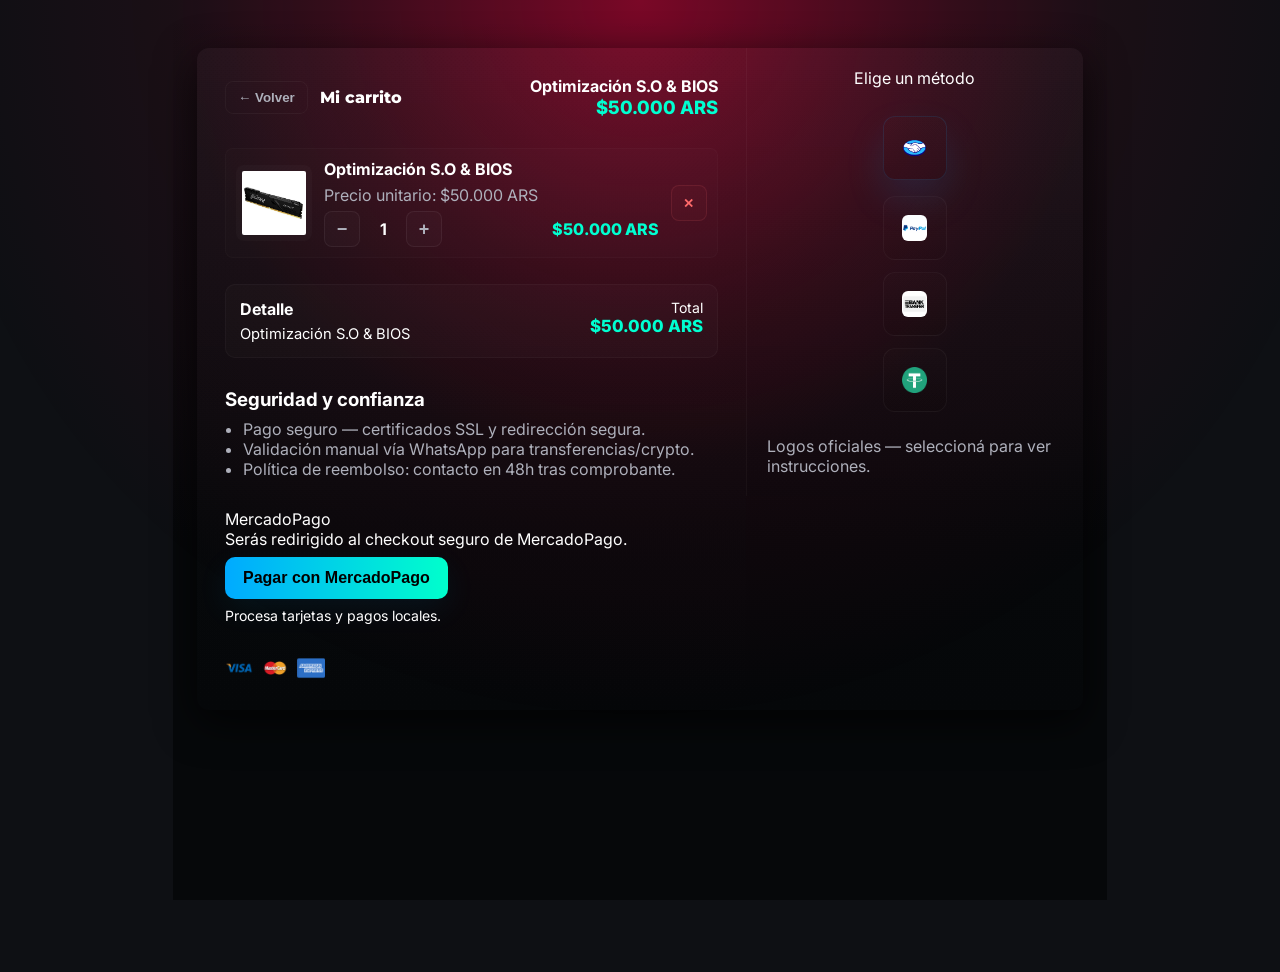
==== checkout.html @ 7ad2b28e "Add files via upload" ====
<!DOCTYPE html>
<html lang="es">
<head>
<meta charset="utf-8" />
<title>Checkout | SXZ Boost</title>
<meta name="viewport" content="width=device-width, initial-scale=1" />

<meta name="sxz-whatsapp" content="5491112345678">

<link href="https://fonts.googleapis.com/css2?family=Inter:wght@300;400;600&family=Montserrat:wght@700;800&display=swap" rel="stylesheet">

<style>

    body::before{
    content:'';
    position:fixed;
    left:0;
    right:0;
    top:0;
    height:90%;
    pointer-events:none;
    z-index:0;
    background: radial-gradient(circle at top, rgba(230, 0, 58, 0.503) 0%, rgba(230,0,58,0.18) 30%, rgba(230,0,58,0.06) 45%, transparent 70%);
}
/* (Tu CSS — no cambié visual, solo copié la versión compacta que ya tenías) */
:root{--bg:#0e1014;--muted:#aeb0bb;--accent-1:#00aaff;--accent-2:#00ffcc;--success:#00ffd1;--surface:rgba(255,255,255,0.02);--max-width:1000px}
html,body{height:100%;margin:0;padding:0;font-family:Inter,system-ui,-apple-system,"Segoe UI",Roboto,"Helvetica Neue",Arial;background:var(--bg);color:#fff;display:flex;justify-content:center;align-items:flex-start;padding:24px}
.checkout-card{position:relative;z-index:1;display:flex;gap:0;width:100%;max-width:var(--max-width);background:linear-gradient(180deg,rgba(255,255,255,0.02),rgba(0,0,0,0.06));border-radius:12px;overflow:hidden;box-shadow:0 12px 40px rgba(0,0,0,0.7)}
.checkout-left{flex:1 1 60%;padding:28px;display:flex;flex-direction:column;gap:18px;background:linear-gradient(180deg,rgba(255,255,255,0.01),rgba(0,0,0,0.04))}
.checkout-right{width:320px;min-width:220px;padding:20px;background:linear-gradient(180deg,rgba(255,255,255,0.01),rgba(0,0,0,0.02));border-left:1px solid rgba(255,255,255,0.03);display:flex;flex-direction:column;gap:12px;align-items:center;align-self:flex-start}
.summary-box{background:var(--surface);padding:14px;border-radius:10px;border:1px solid rgba(255,255,255,0.03);display:grid;grid-template-columns:1fr auto;gap:10px;align-items:start}
.summary-product{font-weight:700;font-size:1rem;color:#fff}
.summary-price{font-weight:800;font-size:1.15rem;color:var(--success)}
.action-row{display:flex;gap:12px;margin-top:8px;align-items:center}
.btn-pay{padding:12px 18px;border-radius:10px;border:none;background:linear-gradient(90deg,var(--accent-1),var(--accent-2));color:#000;font-weight:800;cursor:pointer;font-size:1rem;box-shadow:0 10px 30px rgba(0,170,255,0.08)}
.btn-pay[disabled]{opacity:.6;cursor:not-allowed}
.btn-pay.loading::after{content:'';display:inline-block;margin-left:8px;border:2px solid #fff;border-top:2px solid transparent;border-radius:50%;width:16px;height:16px;animation:spin .8s linear infinite}
@keyframes spin{100%{transform:rotate(360deg)}}
.btn-small{padding:8px 12px;border-radius:8px;background:transparent;border:1px solid rgba(255,255,255,0.04);color:var(--muted);cursor:pointer;font-weight:600}
.pay-icon{width:64px;height:64px;border-radius:50%;display:flex;align-items:center;justify-content:center;cursor:pointer;transition:transform .12s}
.pay-icon img{width:36px;height:auto;max-width:60%}

/* Estilos para los datos de transferencia/wallet */
.manual-details{font-size:.95rem;color:var(--muted);background:rgba(255,255,255,0.01);padding:10px;border-radius:8px;border:1px solid rgba(255,255,255,0.02)}
.copy-box { display: flex; justify-content: space-between; align-items: center; background: rgba(255,255,255,0.03); padding: 8px 12px; border-radius: 6px; margin-top: 5px; border: 1px solid rgba(255,255,255,0.05); }
.copy-text { font-family: monospace; color: var(--accent-2); font-size: 0.9rem; }
.btn-copy { background: none; border: 1px solid var(--accent-1); color: var(--accent-1); padding: 2px 8px; border-radius: 4px; cursor: pointer; font-size: 0.7rem; font-weight: 700; }
.btn-copy:hover { background: var(--accent-1); color: #000; }

.sxz-whatsapp-inline{display:inline-block;margin-left:8px;padding:8px 10px;border:2px solid #25D366;color:#25D366;border-radius:8px;font-weight:800;text-decoration:none}
@media(max-width:880px){.checkout-card{flex-direction:column}.checkout-right{width:100%;min-width:unset;order:2;padding:18px}.checkout-left{order:1;padding:18px}}
/* --- RESTAURAR STYLES: botones de cantidad, papelera, icon-btn --- */
.icon-btn {
    display:inline-flex;
    align-items:center;
    justify-content:center;
    width:36px;
    height:36px;
    border-radius:8px;
    border:1px solid rgba(255,255,255,0.06);
    background: rgba(255,255,255,0.02);
    color:var(--muted);
    cursor:pointer;
    font-weight:700;
    user-select:none;
}
.icon-btn:hover { transform:translateY(-2px); box-shadow:0 8px 20px rgba(0,0,0,0.6); }
.btn-dec, .btn-inc { width:36px; height:36px; font-size:18px; }
.btn-delete { width:36px; height:36px; color: #ff6b6b; border-color: rgba(255,107,107,0.12); background: rgba(255,107,107,0.03); }

/* cart-row layout for correct alignment */
.cart-row {
    display:flex;
    gap:12px;
    background: rgba(255,255,255,0.01);
    padding:10px;
    border-radius:8px;
    border:1px solid rgba(255,255,255,0.02);
}
.cart-thumb { width:64px; height:64px; border-radius:8px; object-fit:cover; background: rgba(255,255,255,0.02); padding:6px; }

/* ensure quantity number aligns */
.cart-row .qty-num { min-width:30px; text-align:center; font-weight:700; }

/* responsive tweaks */
@media(max-width:880px){
    .cart-thumb { width:48px; height:48px; }
    .icon-btn { width:32px; height:32px; }
}

/* --- Fondo principal y gradientes --- */
body {
    background: linear-gradient(180deg, rgba(14,16,20,1) 0%, rgba(6,8,10,1) 60%), url('/img/azul-bg-abstract.png') no-repeat center/cover;
    background-attachment: fixed;
}

/* --- Métodos de pago: estilo de iconos y labels --- */
.pay-icon {
    display:flex;
    align-items:center;
    gap:12px;
    padding:10px;
    border-radius:12px;
    border:1px solid rgba(255,255,255,0.04);
    background: linear-gradient(180deg, rgba(255,255,255,0.01), rgba(0,0,0,0.02));
    cursor:pointer;
    transition: transform .12s, box-shadow .12s, background .12s;
    text-align:left;
}
.pay-icon img { width:44px; height:auto; display:block; border-radius:6px; }
.pay-icon .method-label { font-weight:700; color:#fff; font-size:.95rem; }

/* Hover/active */
.pay-icon:hover { transform: translateY(-6px); box-shadow:0 18px 40px rgba(0,0,0,0.6); }
.pay-icon.active { box-shadow:0 18px 40px rgba(0,170,255,0.12); border-color:rgba(0,170,255,0.12); transform:translateY(-4px); }

/* Accepted cards row */
.accepted-row { display:flex; align-items:center; gap:12px; margin-top:12px; opacity:0.95; }
.accepted-text { color:var(--muted); font-size:.9rem; margin-right:6px; }
.accepted-icons .card-icon { height:28px; margin-right:8px; opacity:0.98; }

/* Restore cart-row & icon-btns (qty and trash) */
.icon-btn {
    display:inline-flex; align-items:center; justify-content:center;
    width:36px; height:36px; border-radius:8px;
    border:1px solid rgba(255,255,255,0.06);
    background: rgba(255,255,255,0.02); color:var(--muted);
    cursor:pointer; font-weight:700; transition:all .12s;
}
.icon-btn:hover { transform: translateY(-3px); box-shadow:0 12px 30px rgba(0,0,0,0.6); }
.btn-delete { color:#ff6b6b; border-color: rgba(255,107,107,0.12); background: rgba(255,107,107,0.03); }

/* cart row layout */
.cart-row { display:flex; gap:12px; align-items:center; background: rgba(255,255,255,0.01); padding:10px; border-radius:8px; border:1px solid rgba(255,255,255,0.02); }
.cart-thumb { width:64px; height:64px; border-radius:8px; object-fit:cover; background: rgba(255,255,255,0.02); padding:6px; }

/* small screens */
@media (max-width:880px) {
    .pay-icon img { width:36px; }
    .cart-thumb { width:48px; height:48px; }
}

</style>
</head>
<body>

<div class="checkout-card" role="region" aria-label="Checkout — métodos de pago">

    <div class="checkout-left">
    <div style="display:flex;justify-content:space-between;align-items:center;">
        <div style="display:flex;gap:12px;align-items:center;">
        <button id="backBtn" class="btn-small" aria-label="Volver">← Volver</button>
        <div style="font-weight:800;font-family:'Montserrat',sans-serif;">Mi carrito</div>
        </div>
        <div style="text-align:right">
        <div class="summary-product" id="productName">Optimización S.O & BIOS</div>
        <div class="summary-price" id="productPrice" data-value="50000">$50.000 ARS</div>
        </div>
    </div>

    <div id="summaryProducts" style="display:flex;flex-direction:column;gap:12px;margin-top:12px;"></div>

    <div class="summary-box" aria-live="polite" style="margin-top:8px;">
        <div>
        <div style="font-weight:700;color:#fff;">Detalle</div>
        <div class="muted" id="productDetail" style="font-size:.92rem;margin-top:6px;">Optimización de sistema y BIOS.</div>
        </div>
        <div style="min-width:120px;text-align:right;">
        <div class="muted" style="font-size:.88rem;">Total</div>
        <div id="productPriceSmall" style="font-weight:800;font-size:1.05rem;color:var(--success);">$50.000 ARS</div>
        </div>
    </div>

    <div style="margin-top:12px;">
        <h3 style="margin:0 0 8px 0;">Seguridad y confianza</h3>
        <ul style="padding-left:18px;color:var(--muted);margin:0;">
        <li>Pago seguro — certificados SSL y redirección segura.</li>
        <li>Validación manual vía WhatsApp para transferencias/crypto.</li>
        <li>Política de reembolso: contacto en 48h tras comprobante.</li>
        </ul>
    </div>

    <div class="method-panel" id="methodPanel" aria-live="polite" style="margin-top:12px;">
        <div class="method-name" id="methodTitle">MercadoPago</div>
        <div class="method-desc" id="methodDesc">Serás redirigido al checkout seguro de MercadoPago.</div>

        <div id="manualDetails" class="manual-details" style="display:none;margin-top:8px;">
            <div id="bankData" style="display:none;">
                <p style="margin:0 0 5px 0;">Alias de Mercado Pago:</p>
                <div class="copy-box">
                    <span id="aliasText" class="copy-text">SXZBOOST.MP</span>
                    <button class="btn-copy" onclick="copyValue('aliasText')">Copiar</button>
                </div>
            </div>
            <div id="cryptoData" style="display:none;">
                <p style="margin:0 0 5px 0;">Dirección USDT (BEP20):</p>
                <div class="copy-box">
                    <span id="walletText" class="copy-text">0x...tu_direccion_aqui</span>
                    <button class="btn-copy" onclick="copyValue('walletText')">Copiar</button>
                </div>
            </div>
        </div>

        <div class="action-row" style="margin-top:8px;">
        <button class="btn-pay" id="actionPay">Pagar</button>
        <a id="btnSendWhatsapp" class="btn-small sxz-whatsapp-inline" href="#" target="_blank" rel="noopener">Enviar comprobante</a>
        <div style="flex:1"></div>
        </div>

        <div class="muted" id="methodNote" style="font-size:.88rem;margin-top:8px;">
        Se aplican comisiones según el método. Si elegís transferencia o crypto, subí el comprobante por WhatsApp.
        </div>

        <div id="paypal-container"></div>

    </div>

    <div class="cards-accepted" style="margin-top:12px;display:flex;gap:8px;">
        <img src="img/visa.png" alt="Visa" style="height:28px">
        <img src="img/mastercard.png" alt="MasterCard" style="height:28px">
        <img src="img/amex.png" alt="American Express" style="height:28px">
    </div>
    </div>

    <aside class="checkout-right" style="width:320px;min-width:220px;padding:20px;">
    <div class="icons-title">Elige un método</div>
    <div class="icons-wrap" role="tablist" aria-orientation="vertical" style="margin-top:20px;display:flex;flex-direction:column;gap:12px;">
        <button class="pay-icon active" data-method="mp" aria-label="MercadoPago" title="MercadoPago" role="tab" aria-selected="true"><img src="assets/icons/mercadopago.png" alt="MercadoPago"></button>
        <button class="pay-icon" data-method="paypal" aria-label="PayPal" title="PayPal" role="tab" aria-selected="false"><img src="assets/icons/paypal.png" alt="PayPal"></button>
        <button class="pay-icon" data-method="bank" aria-label="Transferencia bancaria" title="Transferencia" role="tab" aria-selected="false"><img src="assets/icons/bank.png" alt="Bank"></button>
        <button class="pay-icon" data-method="crypto" aria-label="Criptomonedas" title="Crypto" role="tab" aria-selected="false"><img src="assets/icons/crypto.png" alt="Crypto"></button>
    </div>
    <div class="icons-note muted" style="margin-top:12px;color:var(--muted);">Logos oficiales — seleccioná para ver instrucciones.</div>
    </aside>

</div>

<div id="sxzTooltip" style="position:fixed;display:none;z-index:9999;background:#00ffd1;color:#000;padding:5px 10px;border-radius:4px;font-weight:bold;font-size:12px;" role="status" aria-hidden="true">Copiado!</div>

<script>
/* ===============================
    CONFIG GLOBAL
=============================== */
const WHATSAPP_META = document.querySelector('meta[name="sxz-whatsapp"]');
const WHATSAPP_NUMBER = (WHATSAPP_META && WHATSAPP_META.content) ? WHATSAPP_META.content : '5491112345678';
const WHATSAPP_BASE = `https://wa.me/${WHATSAPP_NUMBER}`;

/* ===============================
    ELEMENTOS UI
=============================== */
const icons = Array.from(document.querySelectorAll('.pay-icon'));
const methodTitle = document.getElementById('methodTitle');
const methodDesc = document.getElementById('methodDesc');
const methodNote = document.getElementById('methodNote');
const actionPay = document.getElementById('actionPay');
const btnSendWhatsapp = document.getElementById('btnSendWhatsapp');
const tooltip = document.getElementById('sxzTooltip');
const paypalContainer = document.getElementById('paypal-container');
const manualDetails = document.getElementById('manualDetails');
const summaryProducts = document.getElementById('summaryProducts');
const productNameEl = document.getElementById('productName');
const productPriceEl = document.getElementById('productPrice');
const productDetailEl = document.getElementById('productDetail');
const productPriceSmallEl = document.getElementById('productPriceSmall');
const backBtn = document.getElementById('backBtn');

let activeMethod = 'mp';
let cart = [];
let cartTotalValue = 0;
let paypalRendered = false;

/* ===============================
    PRODUCTS MAP
=============================== */
const PRODUCTS_MAP = {
    limpieza_fisica_sin_gpu: { title: "Limpieza física profunda (SIN GPU)", price: 50000 },
    optimizacion_so_bios: { title: "Optimización S.O & BIOS", price: 50000 },
    optimizacion_windows_gaming: { title: "Optimización Windows & Gaming (ONLINE)", price: 40000 },
    formateo_windows: { title: "Formateo e instalación de Windows", price: 5000 },
    limpieza_gpu: { title: "Limpieza de GPU", price: 5 },
    ensamble_pc: { title: "Ensamble de PC", price: 30000 },
    rtx_3060: { title: "Placa de Video RTX 3060", price: 350000 },
    ram_16gb: { title: "Memoria RAM 16GB", price: 45000 },
    ssd_1tb_nvme: { title: "SSD 1TB NVMe", price: 60000 }
};

/* ===============================
    MÉTODOS DE PAGO
=============================== */
const METHODS = {
    mp: { title:'MercadoPago', desc:'Serás redirigido al checkout seguro de MercadoPago.', note:'Procesa tarjetas y pagos locales.', actionText:'Pagar con MercadoPago' },
    paypal: { title:'PayPal', desc:'Pago internacional con tarjeta vía PayPal.', note:'Ideal para pagos internacionales.', actionText:'Pagar con PayPal' },
    bank: { title:'Transferencia bancaria', desc:'Copiá el alias y enviá comprobante por WhatsApp.', note:'Validación manual.', actionText:'Enviar comprobante' },
    crypto: { title:'Criptomonedas (USDT BEP20)', desc:'Envía USDT a la wallet indicada y enviá comprobante.', note:'Comisiones de red pueden aplicar.', actionText:'Enviar comprobante' }
};

/* ===============================
    HELPERS
=============================== */
function formatARS(n){ return '$' + Number(n).toLocaleString('es-AR') + ' ARS'; }

function showTooltipNear(target, text='¡Copiado!'){
    tooltip.textContent = text;
    tooltip.style.display = 'block';
    tooltip.setAttribute('aria-hidden','false');
    const r = target.getBoundingClientRect();
    tooltip.style.left = (Math.max(8, r.left + (r.width/2) - 40)) + 'px';
    tooltip.style.top = (window.scrollY + r.top - 36) + 'px';
    tooltip.classList.add('show');
    clearTimeout(tooltip._timer);
    tooltip._timer = setTimeout(()=>{ tooltip.classList.remove('show'); tooltip.setAttribute('aria-hidden','true'); tooltip.style.display='none'; }, 1400);
}

// Función para copiar valores (Alias/Wallet)
function copyValue(elementId) {
    const text = document.getElementById(elementId).innerText;
    navigator.clipboard.writeText(text).then(() => {
        showTooltipNear(document.getElementById(elementId).parentElement);
    });
}

/* ===============================
    LOCAL STORAGE CART
=============================== */
const LOCAL_CART_KEY = 'sxz_cart';
function saveCartToLocal(){ try { localStorage.setItem(LOCAL_CART_KEY, JSON.stringify(cart)); } catch(e){ console.warn('No se pudo guardar carrito en localStorage', e); } }
function loadCartFromLocal(){ try { const raw = localStorage.getItem(LOCAL_CART_KEY); if(!raw) return null; return JSON.parse(raw); } catch(e){ return null; } }

/* ===============================
    GET CART FROM URL
=============================== */
function getCartFromURL(){
    try {
        const params = new URLSearchParams(window.location.search);
        const raw = params.get('cart');
        if(!raw) return [];
        let decoded = raw;
        try { decoded = decodeURIComponent(raw); } catch(e){}
        const parsed = JSON.parse(decoded);
        return parsed.map(it => {
            const idKey = it.id && PRODUCTS_MAP[it.id] ? it.id : null; 
            return {
                id: idKey || null,
                name: idKey ? PRODUCTS_MAP[idKey].title : (it.name || 'Producto'),
                price: idKey ? PRODUCTS_MAP[idKey].price : Number(it.price || 0),
                qty: Number(it.qty || 1),
                img: it.img || '',
                detail: it.detail || ''
            };
        }).filter(it=>it.id);
    } catch(e){
        console.error('Error parsing cart from URL:', e);
        return [];
    }
}

/* ===============================
    RENDER CART
=============================== */
function renderCartSummary(){
    summaryProducts.innerHTML = '';
    cartTotalValue = 0;
    if(!Array.isArray(cart) || cart.length===0){
        const fallbackName = productNameEl.textContent || 'Producto';
        const fallbackPrice = Number(productPriceEl.dataset.value || productPriceEl.textContent.replace(/\D/g,'') || 0);
        cart = [{ name: fallbackName, price: fallbackPrice, img: '', qty: 1, id: null }];
    }
    cart.forEach((item, idx)=>{
        if(!item.qty || item.qty < 1) item.qty = 1;
        const unit = Number(item.price || (PRODUCTS_MAP[item.id] ? PRODUCTS_MAP[item.id].price : 0)) || 0;
        const subtotal = unit * item.qty;
        cartTotalValue += subtotal;

        const row = document.createElement('div');
        row.className = 'cart-row';
        row.dataset.index = idx;
        row.innerHTML = `
            <img src="${item.img || 'img/ram.png'}" alt="${item.name}" class="cart-thumb" />
            <div style="flex:1;display:flex;flex-direction:column;gap:6px;">
                <div style="font-weight:700;color:#fff;">${item.name}</div>
                <div style="color:var(--muted);">Precio unitario: ${formatARS(unit)}</div>
                <div style="display:flex;align-items:center;justify-content:space-between;">
                    <div style="display:inline-flex;gap:8px;align-items:center">
                        <button class="icon-btn btn-dec" title="Disminuir cantidad">−</button>
                        <div class="qty-num">${item.qty}</div>
                        <button class="icon-btn btn-inc" title="Aumentar cantidad">+</button>
                    </div>
                    <div style="font-weight:800;color:var(--success)">${formatARS(subtotal)}</div>
                </div>
            </div>
            <div style="display:flex;flex-direction:column;gap:8px;">
                <button class="icon-btn btn-delete" title="Eliminar producto" aria-label="Eliminar producto">✕</button>
            </div>
        `;
        summaryProducts.appendChild(row);
    });

    productNameEl.textContent = cart.length === 1 ? cart[0].name : 'Varios productos';
    productDetailEl.textContent = cart.length === 1 ? (cart[0].detail || cart[0].name) : cart.map(i=>i.name).join(' · ');
    productPriceEl.textContent = formatARS(cartTotalValue);
    productPriceEl.dataset.value = cartTotalValue;
    productPriceSmallEl.textContent = formatARS(cartTotalValue);
    attachRowListeners();
    saveCartToLocal();
    // Actualizar link de WhatsApp si el método manual está activo
    if(activeMethod === 'bank' || activeMethod === 'crypto') updateMethodUI(activeMethod);
}

function attachRowListeners(){
    summaryProducts.querySelectorAll('.btn-dec').forEach(btn=>{
        btn.onclick = ()=>{
            const idx = Number(btn.closest('.cart-row').dataset.index);
            if(cart[idx].qty>1) cart[idx].qty--;
            renderCartSummary();
        };
    });
    summaryProducts.querySelectorAll('.btn-inc').forEach(btn=>{
        btn.onclick = ()=>{
            const idx = Number(btn.closest('.cart-row').dataset.index);
            cart[idx].qty++;
            renderCartSummary();
        };
    });
    summaryProducts.querySelectorAll('.btn-delete').forEach(btn=>{
        btn.onclick = ()=>{
            const idx = Number(btn.closest('.cart-row').dataset.index);
            cart.splice(idx,1);
            renderCartSummary();
        };
    });
}

/* ===============================
    MÉTODOS DE PAGO UI
=============================== */
function updateMethodUI(method){
    activeMethod = method;
    icons.forEach(btn=>btn.classList.toggle('active', btn.dataset.method===method));
    const cfg = METHODS[method] || METHODS.mp;
    methodTitle.textContent = cfg.title;
    methodDesc.textContent = cfg.desc;
    methodNote.textContent = cfg.note;
    actionPay.textContent = cfg.actionText || actionPay.textContent;

    paypalContainer.style.display = 'none';
    manualDetails.style.display = 'none';
    document.getElementById('bankData').style.display = 'none';
    document.getElementById('cryptoData').style.display = 'none';
    actionPay.style.display = 'inline-block';
    btnSendWhatsapp.style.display = 'none';

    if(method==='paypal'){
        actionPay.style.display='none';
        paypalContainer.style.display='block';
        loadPaypalSdkAndRender();
    } else if(method==='bank' || method==='crypto'){
        actionPay.style.display='none';
        manualDetails.style.display='block';
        btnSendWhatsapp.style.display='inline-block';
        
        if(method==='bank') document.getElementById('bankData').style.display = 'block';
        else document.getElementById('cryptoData').style.display = 'block';

        if(btnSendWhatsapp){
            const totalDisplay = formatARS(cartTotalValue);
            let text = `Hola, te envío el comprobante de pago por ${method==='bank'?'Transferencia':'Crypto'}. Monto: ${totalDisplay}.`;
            btnSendWhatsapp.href = `${WHATSAPP_BASE}?text=${encodeURIComponent(text)}`;
        }
    }
}

icons.forEach(btn=>{ 
    btn.addEventListener('click', ()=>updateMethodUI(btn.dataset.method));
    btn.addEventListener('keydown', e=>{ if(e.key==='Enter'||e.key===' '){ e.preventDefault(); btn.click(); }});
});

/* ===============================
    PAYPAL INTEGRATION
=============================== */
async function loadPaypalSdkAndRender() {
    if (paypalRendered) return;
    try {
        const res = await fetch('/create-preference', { method: 'GET', credentials: 'same-origin' });
        const cfg = await res.json();
        
        if (!cfg.clientId) {
            console.error('Error: PAYPAL_CLIENT_ID no definido en las variables de entorno.');
            return;
        }

        // Si el script ya existe por algún motivo, solo renderizamos
        if (window.paypal) {
            renderPaypalButton();
            return;
        }

        // Creamos el script dinámicamente
        const s = document.createElement('script');
        // IMPORTANTE: Asegúrate de que la currency coincida con lo que espera PayPal (USD es lo estándar)
        s.src = `https://www.paypal.com/sdk/js?client-id=${cfg.clientId}&currency=USD`; 
        s.async = true;
        s.onload = () => {
            console.log("SDK de PayPal cargado correctamente");
            renderPaypalButton();
        };
        s.onerror = () => console.error("Error al cargar el SDK de PayPal. Revisa tu Client ID.");
        document.head.appendChild(s);
        
    } catch (e) {
        console.error('Error en la comunicación con el backend para PayPal', e);
    }
}

function renderPaypalButton(){
    if(paypalRendered || !paypalContainer || typeof paypal==='undefined') return;
    paypalRendered=true;
    const USD_RATE = 1100;
    paypal.Buttons({
        style:{ layout:'vertical', color:'gold', shape:'rect', label:'paypal', tagline:false },
        createOrder: (data, actions)=>{
            const totalUSDValue = (cartTotalValue / USD_RATE).toFixed(2);
            return actions.order.create({ purchase_units:[{ amount:{ value: totalUSDValue, currency_code:'USD' }, description: cart.map(i=>i.name).join(', ') }] });
        },
        onApprove: (data, actions)=>actions.order.capture().then(details=>{
            alert(`¡Pago completado! Comprador: ${details.payer.name.given_name}`);
            window.location.href='success.html';
        }),
        onError: err=>{ console.error('Error PayPal:', err); alert('Hubo un error al procesar PayPal.'); },
        onCancel: ()=>alert('Pago cancelado por el usuario.')
    }).render('#paypal-container');
}

/* ===============================
    MERCADOPAGO
=============================== */
async function pagarConMercadoPago(){
    try {
        const mpItems = cart
            .filter(i=>i.id && PRODUCTS_MAP[i.id])
            .map(i=>({ id:i.id, qty:i.qty || 1 }));

        if(mpItems.length===0){
            alert('Error: carrito vacío o inválido.');
            return;
        }

        const res = await fetch('/create-preference', {
            method:'POST',
            headers:{ 'Content-Type':'application/json' },
            body: JSON.stringify({ items: mpItems })
        });

        if(!res.ok){
            alert('Error iniciando MercadoPago.');
            return;
        }

        const data = await res.json();
        if(data.init_point) window.location.href = data.init_point;
        else alert('MercadoPago no devolvió init_point.');
    } catch(e){
        console.error('Error MercadoPago:', e);
        alert('Error conectando con MercadoPago.');
    }
}

/* ===============================
    ACTION PAY BUTTON
=============================== */
actionPay.addEventListener('click', async ev=>{
    ev.preventDefault();
    actionPay.classList.add('loading');
    actionPay.disabled=true;
    try {
        if(activeMethod==='mp') await pagarConMercadoPago();
        else if(activeMethod==='paypal'){ if(window.paypal && !paypalRendered) renderPaypalButton(); else paypalContainer.scrollIntoView({behavior:'smooth'}); }
        else if(activeMethod==='bank'||activeMethod==='crypto') showTooltipNear(actionPay,'Usá Enviar comprobante');
    } catch(e){ console.error('Error en pago:', e); alert('Error iniciando el pago'); }
    finally{ actionPay.classList.remove('loading'); actionPay.disabled=false; }
});

/* ===============================
    BACK BUTTON
=============================== */
backBtn.addEventListener('click', ()=>{ saveCartToLocal(); window.location.href='index.html'; });

/* ===============================
    INIT
=============================== */
(function init(){
    const urlCart = getCartFromURL();
    if(Array.isArray(urlCart)&&urlCart.length>0){ cart=urlCart; saveCartToLocal(); }
    else { const stored = loadCartFromLocal(); cart=(stored&&stored.length>0)?stored:[]; }
    renderCartSummary();
    updateMethodUI('mp');
})();

</script>
</body>
</html>
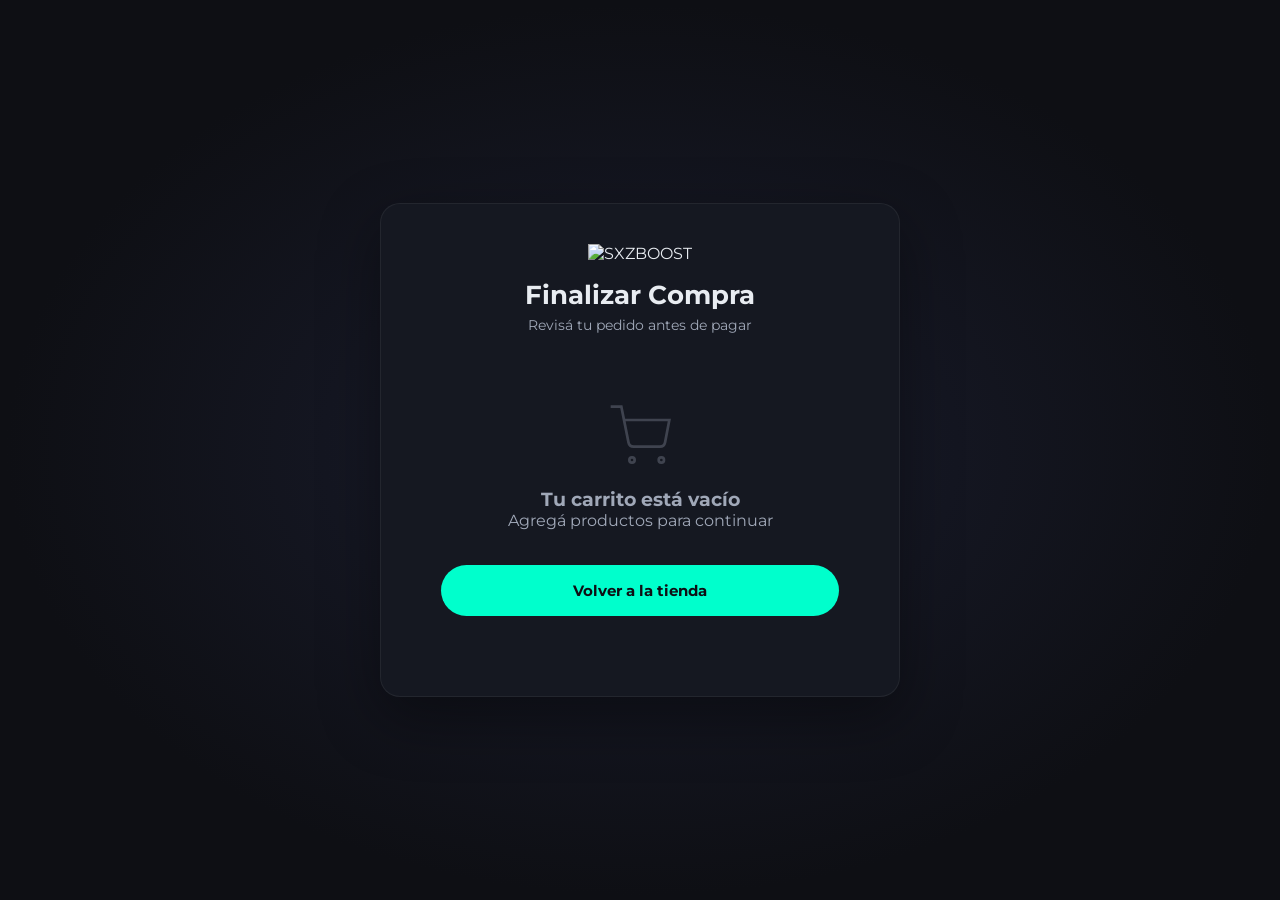
==== commit e897b61d: "Add files via upload" ====
--- a/checkout.html
+++ b/checkout.html
@@ -1,600 +1,367 @@
-<!DOCTYPE html>
-<html lang="es">
-<head>
-<meta charset="utf-8" />
-<title>Checkout | SXZ Boost</title>
-<meta name="viewport" content="width=device-width, initial-scale=1" />
-
-<meta name="sxz-whatsapp" content="5491112345678">
-
-<link href="https://fonts.googleapis.com/css2?family=Inter:wght@300;400;600&family=Montserrat:wght@700;800&display=swap" rel="stylesheet">
-
-<style>
-
-    body::before{
-    content:'';
-    position:fixed;
-    left:0;
-    right:0;
-    top:0;
-    height:90%;
-    pointer-events:none;
-    z-index:0;
-    background: radial-gradient(circle at top, rgba(230, 0, 58, 0.503) 0%, rgba(230,0,58,0.18) 30%, rgba(230,0,58,0.06) 45%, transparent 70%);
-}
-/* (Tu CSS — no cambié visual, solo copié la versión compacta que ya tenías) */
-:root{--bg:#0e1014;--muted:#aeb0bb;--accent-1:#00aaff;--accent-2:#00ffcc;--success:#00ffd1;--surface:rgba(255,255,255,0.02);--max-width:1000px}
-html,body{height:100%;margin:0;padding:0;font-family:Inter,system-ui,-apple-system,"Segoe UI",Roboto,"Helvetica Neue",Arial;background:var(--bg);color:#fff;display:flex;justify-content:center;align-items:flex-start;padding:24px}
-.checkout-card{position:relative;z-index:1;display:flex;gap:0;width:100%;max-width:var(--max-width);background:linear-gradient(180deg,rgba(255,255,255,0.02),rgba(0,0,0,0.06));border-radius:12px;overflow:hidden;box-shadow:0 12px 40px rgba(0,0,0,0.7)}
-.checkout-left{flex:1 1 60%;padding:28px;display:flex;flex-direction:column;gap:18px;background:linear-gradient(180deg,rgba(255,255,255,0.01),rgba(0,0,0,0.04))}
-.checkout-right{width:320px;min-width:220px;padding:20px;background:linear-gradient(180deg,rgba(255,255,255,0.01),rgba(0,0,0,0.02));border-left:1px solid rgba(255,255,255,0.03);display:flex;flex-direction:column;gap:12px;align-items:center;align-self:flex-start}
-.summary-box{background:var(--surface);padding:14px;border-radius:10px;border:1px solid rgba(255,255,255,0.03);display:grid;grid-template-columns:1fr auto;gap:10px;align-items:start}
-.summary-product{font-weight:700;font-size:1rem;color:#fff}
-.summary-price{font-weight:800;font-size:1.15rem;color:var(--success)}
-.action-row{display:flex;gap:12px;margin-top:8px;align-items:center}
-.btn-pay{padding:12px 18px;border-radius:10px;border:none;background:linear-gradient(90deg,var(--accent-1),var(--accent-2));color:#000;font-weight:800;cursor:pointer;font-size:1rem;box-shadow:0 10px 30px rgba(0,170,255,0.08)}
-.btn-pay[disabled]{opacity:.6;cursor:not-allowed}
-.btn-pay.loading::after{content:'';display:inline-block;margin-left:8px;border:2px solid #fff;border-top:2px solid transparent;border-radius:50%;width:16px;height:16px;animation:spin .8s linear infinite}
-@keyframes spin{100%{transform:rotate(360deg)}}
-.btn-small{padding:8px 12px;border-radius:8px;background:transparent;border:1px solid rgba(255,255,255,0.04);color:var(--muted);cursor:pointer;font-weight:600}
-.pay-icon{width:64px;height:64px;border-radius:50%;display:flex;align-items:center;justify-content:center;cursor:pointer;transition:transform .12s}
-.pay-icon img{width:36px;height:auto;max-width:60%}
-
-/* Estilos para los datos de transferencia/wallet */
-.manual-details{font-size:.95rem;color:var(--muted);background:rgba(255,255,255,0.01);padding:10px;border-radius:8px;border:1px solid rgba(255,255,255,0.02)}
-.copy-box { display: flex; justify-content: space-between; align-items: center; background: rgba(255,255,255,0.03); padding: 8px 12px; border-radius: 6px; margin-top: 5px; border: 1px solid rgba(255,255,255,0.05); }
-.copy-text { font-family: monospace; color: var(--accent-2); font-size: 0.9rem; }
-.btn-copy { background: none; border: 1px solid var(--accent-1); color: var(--accent-1); padding: 2px 8px; border-radius: 4px; cursor: pointer; font-size: 0.7rem; font-weight: 700; }
-.btn-copy:hover { background: var(--accent-1); color: #000; }
-
-.sxz-whatsapp-inline{display:inline-block;margin-left:8px;padding:8px 10px;border:2px solid #25D366;color:#25D366;border-radius:8px;font-weight:800;text-decoration:none}
-@media(max-width:880px){.checkout-card{flex-direction:column}.checkout-right{width:100%;min-width:unset;order:2;padding:18px}.checkout-left{order:1;padding:18px}}
-/* --- RESTAURAR STYLES: botones de cantidad, papelera, icon-btn --- */
-.icon-btn {
-    display:inline-flex;
-    align-items:center;
-    justify-content:center;
-    width:36px;
-    height:36px;
-    border-radius:8px;
-    border:1px solid rgba(255,255,255,0.06);
-    background: rgba(255,255,255,0.02);
-    color:var(--muted);
-    cursor:pointer;
-    font-weight:700;
-    user-select:none;
-}
-.icon-btn:hover { transform:translateY(-2px); box-shadow:0 8px 20px rgba(0,0,0,0.6); }
-.btn-dec, .btn-inc { width:36px; height:36px; font-size:18px; }
-.btn-delete { width:36px; height:36px; color: #ff6b6b; border-color: rgba(255,107,107,0.12); background: rgba(255,107,107,0.03); }
-
-/* cart-row layout for correct alignment */
-.cart-row {
-    display:flex;
-    gap:12px;
-    background: rgba(255,255,255,0.01);
-    padding:10px;
-    border-radius:8px;
-    border:1px solid rgba(255,255,255,0.02);
-}
-.cart-thumb { width:64px; height:64px; border-radius:8px; object-fit:cover; background: rgba(255,255,255,0.02); padding:6px; }
-
-/* ensure quantity number aligns */
-.cart-row .qty-num { min-width:30px; text-align:center; font-weight:700; }
-
-/* responsive tweaks */
-@media(max-width:880px){
-    .cart-thumb { width:48px; height:48px; }
-    .icon-btn { width:32px; height:32px; }
-}
-
-/* --- Fondo principal y gradientes --- */
-body {
-    background: linear-gradient(180deg, rgba(14,16,20,1) 0%, rgba(6,8,10,1) 60%), url('/img/azul-bg-abstract.png') no-repeat center/cover;
-    background-attachment: fixed;
-}
-
-/* --- Métodos de pago: estilo de iconos y labels --- */
-.pay-icon {
-    display:flex;
-    align-items:center;
-    gap:12px;
-    padding:10px;
-    border-radius:12px;
-    border:1px solid rgba(255,255,255,0.04);
-    background: linear-gradient(180deg, rgba(255,255,255,0.01), rgba(0,0,0,0.02));
-    cursor:pointer;
-    transition: transform .12s, box-shadow .12s, background .12s;
-    text-align:left;
-}
-.pay-icon img { width:44px; height:auto; display:block; border-radius:6px; }
-.pay-icon .method-label { font-weight:700; color:#fff; font-size:.95rem; }
-
-/* Hover/active */
-.pay-icon:hover { transform: translateY(-6px); box-shadow:0 18px 40px rgba(0,0,0,0.6); }
-.pay-icon.active { box-shadow:0 18px 40px rgba(0,170,255,0.12); border-color:rgba(0,170,255,0.12); transform:translateY(-4px); }
-
-/* Accepted cards row */
-.accepted-row { display:flex; align-items:center; gap:12px; margin-top:12px; opacity:0.95; }
-.accepted-text { color:var(--muted); font-size:.9rem; margin-right:6px; }
-.accepted-icons .card-icon { height:28px; margin-right:8px; opacity:0.98; }
-
-/* Restore cart-row & icon-btns (qty and trash) */
-.icon-btn {
-    display:inline-flex; align-items:center; justify-content:center;
-    width:36px; height:36px; border-radius:8px;
-    border:1px solid rgba(255,255,255,0.06);
-    background: rgba(255,255,255,0.02); color:var(--muted);
-    cursor:pointer; font-weight:700; transition:all .12s;
-}
-.icon-btn:hover { transform: translateY(-3px); box-shadow:0 12px 30px rgba(0,0,0,0.6); }
-.btn-delete { color:#ff6b6b; border-color: rgba(255,107,107,0.12); background: rgba(255,107,107,0.03); }
-
-/* cart row layout */
-.cart-row { display:flex; gap:12px; align-items:center; background: rgba(255,255,255,0.01); padding:10px; border-radius:8px; border:1px solid rgba(255,255,255,0.02); }
-.cart-thumb { width:64px; height:64px; border-radius:8px; object-fit:cover; background: rgba(255,255,255,0.02); padding:6px; }
-
-/* small screens */
-@media (max-width:880px) {
-    .pay-icon img { width:36px; }
-    .cart-thumb { width:48px; height:48px; }
-}
-
-</style>
-</head>
-<body>
-
-<div class="checkout-card" role="region" aria-label="Checkout — métodos de pago">
-
-    <div class="checkout-left">
-    <div style="display:flex;justify-content:space-between;align-items:center;">
-        <div style="display:flex;gap:12px;align-items:center;">
-        <button id="backBtn" class="btn-small" aria-label="Volver">← Volver</button>
-        <div style="font-weight:800;font-family:'Montserrat',sans-serif;">Mi carrito</div>
-        </div>
-        <div style="text-align:right">
-        <div class="summary-product" id="productName">Optimización S.O & BIOS</div>
-        <div class="summary-price" id="productPrice" data-value="50000">$50.000 ARS</div>
-        </div>
-    </div>
-
-    <div id="summaryProducts" style="display:flex;flex-direction:column;gap:12px;margin-top:12px;"></div>
-
-    <div class="summary-box" aria-live="polite" style="margin-top:8px;">
-        <div>
-        <div style="font-weight:700;color:#fff;">Detalle</div>
-        <div class="muted" id="productDetail" style="font-size:.92rem;margin-top:6px;">Optimización de sistema y BIOS.</div>
-        </div>
-        <div style="min-width:120px;text-align:right;">
-        <div class="muted" style="font-size:.88rem;">Total</div>
-        <div id="productPriceSmall" style="font-weight:800;font-size:1.05rem;color:var(--success);">$50.000 ARS</div>
-        </div>
-    </div>
-
-    <div style="margin-top:12px;">
-        <h3 style="margin:0 0 8px 0;">Seguridad y confianza</h3>
-        <ul style="padding-left:18px;color:var(--muted);margin:0;">
-        <li>Pago seguro — certificados SSL y redirección segura.</li>
-        <li>Validación manual vía WhatsApp para transferencias/crypto.</li>
-        <li>Política de reembolso: contacto en 48h tras comprobante.</li>
-        </ul>
-    </div>
-
-    <div class="method-panel" id="methodPanel" aria-live="polite" style="margin-top:12px;">
-        <div class="method-name" id="methodTitle">MercadoPago</div>
-        <div class="method-desc" id="methodDesc">Serás redirigido al checkout seguro de MercadoPago.</div>
-
-        <div id="manualDetails" class="manual-details" style="display:none;margin-top:8px;">
-            <div id="bankData" style="display:none;">
-                <p style="margin:0 0 5px 0;">Alias de Mercado Pago:</p>
-                <div class="copy-box">
-                    <span id="aliasText" class="copy-text">SXZBOOST.MP</span>
-                    <button class="btn-copy" onclick="copyValue('aliasText')">Copiar</button>
-                </div>
-            </div>
-            <div id="cryptoData" style="display:none;">
-                <p style="margin:0 0 5px 0;">Dirección USDT (BEP20):</p>
-                <div class="copy-box">
-                    <span id="walletText" class="copy-text">0x...tu_direccion_aqui</span>
-                    <button class="btn-copy" onclick="copyValue('walletText')">Copiar</button>
-                </div>
-            </div>
-        </div>
-
-        <div class="action-row" style="margin-top:8px;">
-        <button class="btn-pay" id="actionPay">Pagar</button>
-        <a id="btnSendWhatsapp" class="btn-small sxz-whatsapp-inline" href="#" target="_blank" rel="noopener">Enviar comprobante</a>
-        <div style="flex:1"></div>
-        </div>
-
-        <div class="muted" id="methodNote" style="font-size:.88rem;margin-top:8px;">
-        Se aplican comisiones según el método. Si elegís transferencia o crypto, subí el comprobante por WhatsApp.
-        </div>
-
-        <div id="paypal-container"></div>
-
-    </div>
-
-    <div class="cards-accepted" style="margin-top:12px;display:flex;gap:8px;">
-        <img src="img/visa.png" alt="Visa" style="height:28px">
-        <img src="img/mastercard.png" alt="MasterCard" style="height:28px">
-        <img src="img/amex.png" alt="American Express" style="height:28px">
-    </div>
-    </div>
-
-    <aside class="checkout-right" style="width:320px;min-width:220px;padding:20px;">
-    <div class="icons-title">Elige un método</div>
-    <div class="icons-wrap" role="tablist" aria-orientation="vertical" style="margin-top:20px;display:flex;flex-direction:column;gap:12px;">
-        <button class="pay-icon active" data-method="mp" aria-label="MercadoPago" title="MercadoPago" role="tab" aria-selected="true"><img src="assets/icons/mercadopago.png" alt="MercadoPago"></button>
-        <button class="pay-icon" data-method="paypal" aria-label="PayPal" title="PayPal" role="tab" aria-selected="false"><img src="assets/icons/paypal.png" alt="PayPal"></button>
-        <button class="pay-icon" data-method="bank" aria-label="Transferencia bancaria" title="Transferencia" role="tab" aria-selected="false"><img src="assets/icons/bank.png" alt="Bank"></button>
-        <button class="pay-icon" data-method="crypto" aria-label="Criptomonedas" title="Crypto" role="tab" aria-selected="false"><img src="assets/icons/crypto.png" alt="Crypto"></button>
-    </div>
-    <div class="icons-note muted" style="margin-top:12px;color:var(--muted);">Logos oficiales — seleccioná para ver instrucciones.</div>
-    </aside>
-
-</div>
-
-<div id="sxzTooltip" style="position:fixed;display:none;z-index:9999;background:#00ffd1;color:#000;padding:5px 10px;border-radius:4px;font-weight:bold;font-size:12px;" role="status" aria-hidden="true">Copiado!</div>
-
-<script>
-/* ===============================
-    CONFIG GLOBAL
-=============================== */
-const WHATSAPP_META = document.querySelector('meta[name="sxz-whatsapp"]');
-const WHATSAPP_NUMBER = (WHATSAPP_META && WHATSAPP_META.content) ? WHATSAPP_META.content : '5491112345678';
-const WHATSAPP_BASE = `https://wa.me/${WHATSAPP_NUMBER}`;
-
-/* ===============================
-    ELEMENTOS UI
-=============================== */
-const icons = Array.from(document.querySelectorAll('.pay-icon'));
-const methodTitle = document.getElementById('methodTitle');
-const methodDesc = document.getElementById('methodDesc');
-const methodNote = document.getElementById('methodNote');
-const actionPay = document.getElementById('actionPay');
-const btnSendWhatsapp = document.getElementById('btnSendWhatsapp');
-const tooltip = document.getElementById('sxzTooltip');
-const paypalContainer = document.getElementById('paypal-container');
-const manualDetails = document.getElementById('manualDetails');
-const summaryProducts = document.getElementById('summaryProducts');
-const productNameEl = document.getElementById('productName');
-const productPriceEl = document.getElementById('productPrice');
-const productDetailEl = document.getElementById('productDetail');
-const productPriceSmallEl = document.getElementById('productPriceSmall');
-const backBtn = document.getElementById('backBtn');
-
-let activeMethod = 'mp';
-let cart = [];
-let cartTotalValue = 0;
-let paypalRendered = false;
-
-/* ===============================
-    PRODUCTS MAP
-=============================== */
-const PRODUCTS_MAP = {
-    limpieza_fisica_sin_gpu: { title: "Limpieza física profunda (SIN GPU)", price: 50000 },
-    optimizacion_so_bios: { title: "Optimización S.O & BIOS", price: 50000 },
-    optimizacion_windows_gaming: { title: "Optimización Windows & Gaming (ONLINE)", price: 40000 },
-    formateo_windows: { title: "Formateo e instalación de Windows", price: 5000 },
-    limpieza_gpu: { title: "Limpieza de GPU", price: 5 },
-    ensamble_pc: { title: "Ensamble de PC", price: 30000 },
-    rtx_3060: { title: "Placa de Video RTX 3060", price: 350000 },
-    ram_16gb: { title: "Memoria RAM 16GB", price: 45000 },
-    ssd_1tb_nvme: { title: "SSD 1TB NVMe", price: 60000 }
-};
-
-/* ===============================
-    MÉTODOS DE PAGO
-=============================== */
-const METHODS = {
-    mp: { title:'MercadoPago', desc:'Serás redirigido al checkout seguro de MercadoPago.', note:'Procesa tarjetas y pagos locales.', actionText:'Pagar con MercadoPago' },
-    paypal: { title:'PayPal', desc:'Pago internacional con tarjeta vía PayPal.', note:'Ideal para pagos internacionales.', actionText:'Pagar con PayPal' },
-    bank: { title:'Transferencia bancaria', desc:'Copiá el alias y enviá comprobante por WhatsApp.', note:'Validación manual.', actionText:'Enviar comprobante' },
-    crypto: { title:'Criptomonedas (USDT BEP20)', desc:'Envía USDT a la wallet indicada y enviá comprobante.', note:'Comisiones de red pueden aplicar.', actionText:'Enviar comprobante' }
-};
-
-/* ===============================
-    HELPERS
-=============================== */
-function formatARS(n){ return '$' + Number(n).toLocaleString('es-AR') + ' ARS'; }
-
-function showTooltipNear(target, text='¡Copiado!'){
-    tooltip.textContent = text;
-    tooltip.style.display = 'block';
-    tooltip.setAttribute('aria-hidden','false');
-    const r = target.getBoundingClientRect();
-    tooltip.style.left = (Math.max(8, r.left + (r.width/2) - 40)) + 'px';
-    tooltip.style.top = (window.scrollY + r.top - 36) + 'px';
-    tooltip.classList.add('show');
-    clearTimeout(tooltip._timer);
-    tooltip._timer = setTimeout(()=>{ tooltip.classList.remove('show'); tooltip.setAttribute('aria-hidden','true'); tooltip.style.display='none'; }, 1400);
-}
-
-// Función para copiar valores (Alias/Wallet)
-function copyValue(elementId) {
-    const text = document.getElementById(elementId).innerText;
-    navigator.clipboard.writeText(text).then(() => {
-        showTooltipNear(document.getElementById(elementId).parentElement);
-    });
-}
-
-/* ===============================
-    LOCAL STORAGE CART
-=============================== */
-const LOCAL_CART_KEY = 'sxz_cart';
-function saveCartToLocal(){ try { localStorage.setItem(LOCAL_CART_KEY, JSON.stringify(cart)); } catch(e){ console.warn('No se pudo guardar carrito en localStorage', e); } }
-function loadCartFromLocal(){ try { const raw = localStorage.getItem(LOCAL_CART_KEY); if(!raw) return null; return JSON.parse(raw); } catch(e){ return null; } }
-
-/* ===============================
-    GET CART FROM URL
-=============================== */
-function getCartFromURL(){
-    try {
-        const params = new URLSearchParams(window.location.search);
-        const raw = params.get('cart');
-        if(!raw) return [];
-        let decoded = raw;
-        try { decoded = decodeURIComponent(raw); } catch(e){}
-        const parsed = JSON.parse(decoded);
-        return parsed.map(it => {
-            const idKey = it.id && PRODUCTS_MAP[it.id] ? it.id : null; 
-            return {
-                id: idKey || null,
-                name: idKey ? PRODUCTS_MAP[idKey].title : (it.name || 'Producto'),
-                price: idKey ? PRODUCTS_MAP[idKey].price : Number(it.price || 0),
-                qty: Number(it.qty || 1),
-                img: it.img || '',
-                detail: it.detail || ''
-            };
-        }).filter(it=>it.id);
-    } catch(e){
-        console.error('Error parsing cart from URL:', e);
-        return [];
-    }
-}
-
-/* ===============================
-    RENDER CART
-=============================== */
-function renderCartSummary(){
-    summaryProducts.innerHTML = '';
-    cartTotalValue = 0;
-    if(!Array.isArray(cart) || cart.length===0){
-        const fallbackName = productNameEl.textContent || 'Producto';
-        const fallbackPrice = Number(productPriceEl.dataset.value || productPriceEl.textContent.replace(/\D/g,'') || 0);
-        cart = [{ name: fallbackName, price: fallbackPrice, img: '', qty: 1, id: null }];
-    }
-    cart.forEach((item, idx)=>{
-        if(!item.qty || item.qty < 1) item.qty = 1;
-        const unit = Number(item.price || (PRODUCTS_MAP[item.id] ? PRODUCTS_MAP[item.id].price : 0)) || 0;
-        const subtotal = unit * item.qty;
-        cartTotalValue += subtotal;
-
-        const row = document.createElement('div');
-        row.className = 'cart-row';
-        row.dataset.index = idx;
-        row.innerHTML = `
-            <img src="${item.img || 'img/ram.png'}" alt="${item.name}" class="cart-thumb" />
-            <div style="flex:1;display:flex;flex-direction:column;gap:6px;">
-                <div style="font-weight:700;color:#fff;">${item.name}</div>
-                <div style="color:var(--muted);">Precio unitario: ${formatARS(unit)}</div>
-                <div style="display:flex;align-items:center;justify-content:space-between;">
-                    <div style="display:inline-flex;gap:8px;align-items:center">
-                        <button class="icon-btn btn-dec" title="Disminuir cantidad">−</button>
-                        <div class="qty-num">${item.qty}</div>
-                        <button class="icon-btn btn-inc" title="Aumentar cantidad">+</button>
-                    </div>
-                    <div style="font-weight:800;color:var(--success)">${formatARS(subtotal)}</div>
-                </div>
-            </div>
-            <div style="display:flex;flex-direction:column;gap:8px;">
-                <button class="icon-btn btn-delete" title="Eliminar producto" aria-label="Eliminar producto">✕</button>
-            </div>
-        `;
-        summaryProducts.appendChild(row);
-    });
-
-    productNameEl.textContent = cart.length === 1 ? cart[0].name : 'Varios productos';
-    productDetailEl.textContent = cart.length === 1 ? (cart[0].detail || cart[0].name) : cart.map(i=>i.name).join(' · ');
-    productPriceEl.textContent = formatARS(cartTotalValue);
-    productPriceEl.dataset.value = cartTotalValue;
-    productPriceSmallEl.textContent = formatARS(cartTotalValue);
-    attachRowListeners();
-    saveCartToLocal();
-    // Actualizar link de WhatsApp si el método manual está activo
-    if(activeMethod === 'bank' || activeMethod === 'crypto') updateMethodUI(activeMethod);
-}
-
-function attachRowListeners(){
-    summaryProducts.querySelectorAll('.btn-dec').forEach(btn=>{
-        btn.onclick = ()=>{
-            const idx = Number(btn.closest('.cart-row').dataset.index);
-            if(cart[idx].qty>1) cart[idx].qty--;
-            renderCartSummary();
-        };
-    });
-    summaryProducts.querySelectorAll('.btn-inc').forEach(btn=>{
-        btn.onclick = ()=>{
-            const idx = Number(btn.closest('.cart-row').dataset.index);
-            cart[idx].qty++;
-            renderCartSummary();
-        };
-    });
-    summaryProducts.querySelectorAll('.btn-delete').forEach(btn=>{
-        btn.onclick = ()=>{
-            const idx = Number(btn.closest('.cart-row').dataset.index);
-            cart.splice(idx,1);
-            renderCartSummary();
-        };
-    });
-}
-
-/* ===============================
-    MÉTODOS DE PAGO UI
-=============================== */
-function updateMethodUI(method){
-    activeMethod = method;
-    icons.forEach(btn=>btn.classList.toggle('active', btn.dataset.method===method));
-    const cfg = METHODS[method] || METHODS.mp;
-    methodTitle.textContent = cfg.title;
-    methodDesc.textContent = cfg.desc;
-    methodNote.textContent = cfg.note;
-    actionPay.textContent = cfg.actionText || actionPay.textContent;
-
-    paypalContainer.style.display = 'none';
-    manualDetails.style.display = 'none';
-    document.getElementById('bankData').style.display = 'none';
-    document.getElementById('cryptoData').style.display = 'none';
-    actionPay.style.display = 'inline-block';
-    btnSendWhatsapp.style.display = 'none';
-
-    if(method==='paypal'){
-        actionPay.style.display='none';
-        paypalContainer.style.display='block';
-        loadPaypalSdkAndRender();
-    } else if(method==='bank' || method==='crypto'){
-        actionPay.style.display='none';
-        manualDetails.style.display='block';
-        btnSendWhatsapp.style.display='inline-block';
-        
-        if(method==='bank') document.getElementById('bankData').style.display = 'block';
-        else document.getElementById('cryptoData').style.display = 'block';
-
-        if(btnSendWhatsapp){
-            const totalDisplay = formatARS(cartTotalValue);
-            let text = `Hola, te envío el comprobante de pago por ${method==='bank'?'Transferencia':'Crypto'}. Monto: ${totalDisplay}.`;
-            btnSendWhatsapp.href = `${WHATSAPP_BASE}?text=${encodeURIComponent(text)}`;
-        }
-    }
-}
-
-icons.forEach(btn=>{ 
-    btn.addEventListener('click', ()=>updateMethodUI(btn.dataset.method));
-    btn.addEventListener('keydown', e=>{ if(e.key==='Enter'||e.key===' '){ e.preventDefault(); btn.click(); }});
-});
-
-/* ===============================
-    PAYPAL INTEGRATION
-=============================== */
-async function loadPaypalSdkAndRender() {
-    if (paypalRendered) return;
-    try {
-        const res = await fetch('/create-preference', { method: 'GET', credentials: 'same-origin' });
-        const cfg = await res.json();
-        
-        if (!cfg.clientId) {
-            console.error('Error: PAYPAL_CLIENT_ID no definido en las variables de entorno.');
-            return;
-        }
-
-        // Si el script ya existe por algún motivo, solo renderizamos
-        if (window.paypal) {
-            renderPaypalButton();
-            return;
-        }
-
-        // Creamos el script dinámicamente
-        const s = document.createElement('script');
-        // IMPORTANTE: Asegúrate de que la currency coincida con lo que espera PayPal (USD es lo estándar)
-        s.src = `https://www.paypal.com/sdk/js?client-id=${cfg.clientId}&currency=USD`; 
-        s.async = true;
-        s.onload = () => {
-            console.log("SDK de PayPal cargado correctamente");
-            renderPaypalButton();
-        };
-        s.onerror = () => console.error("Error al cargar el SDK de PayPal. Revisa tu Client ID.");
-        document.head.appendChild(s);
-        
-    } catch (e) {
-        console.error('Error en la comunicación con el backend para PayPal', e);
-    }
-}
-
-function renderPaypalButton(){
-    if(paypalRendered || !paypalContainer || typeof paypal==='undefined') return;
-    paypalRendered=true;
-    const USD_RATE = 1100;
-    paypal.Buttons({
-        style:{ layout:'vertical', color:'gold', shape:'rect', label:'paypal', tagline:false },
-        createOrder: (data, actions)=>{
-            const totalUSDValue = (cartTotalValue / USD_RATE).toFixed(2);
-            return actions.order.create({ purchase_units:[{ amount:{ value: totalUSDValue, currency_code:'USD' }, description: cart.map(i=>i.name).join(', ') }] });
-        },
-        onApprove: (data, actions)=>actions.order.capture().then(details=>{
-            alert(`¡Pago completado! Comprador: ${details.payer.name.given_name}`);
-            window.location.href='success.html';
-        }),
-        onError: err=>{ console.error('Error PayPal:', err); alert('Hubo un error al procesar PayPal.'); },
-        onCancel: ()=>alert('Pago cancelado por el usuario.')
-    }).render('#paypal-container');
-}
-
-/* ===============================
-    MERCADOPAGO
-=============================== */
-async function pagarConMercadoPago(){
-    try {
-        const mpItems = cart
-            .filter(i=>i.id && PRODUCTS_MAP[i.id])
-            .map(i=>({ id:i.id, qty:i.qty || 1 }));
-
-        if(mpItems.length===0){
-            alert('Error: carrito vacío o inválido.');
-            return;
-        }
-
-        const res = await fetch('/create-preference', {
-            method:'POST',
-            headers:{ 'Content-Type':'application/json' },
-            body: JSON.stringify({ items: mpItems })
-        });
-
-        if(!res.ok){
-            alert('Error iniciando MercadoPago.');
-            return;
-        }
-
-        const data = await res.json();
-        if(data.init_point) window.location.href = data.init_point;
-        else alert('MercadoPago no devolvió init_point.');
-    } catch(e){
-        console.error('Error MercadoPago:', e);
-        alert('Error conectando con MercadoPago.');
-    }
-}
-
-/* ===============================
-    ACTION PAY BUTTON
-=============================== */
-actionPay.addEventListener('click', async ev=>{
-    ev.preventDefault();
-    actionPay.classList.add('loading');
-    actionPay.disabled=true;
-    try {
-        if(activeMethod==='mp') await pagarConMercadoPago();
-        else if(activeMethod==='paypal'){ if(window.paypal && !paypalRendered) renderPaypalButton(); else paypalContainer.scrollIntoView({behavior:'smooth'}); }
-        else if(activeMethod==='bank'||activeMethod==='crypto') showTooltipNear(actionPay,'Usá Enviar comprobante');
-    } catch(e){ console.error('Error en pago:', e); alert('Error iniciando el pago'); }
-    finally{ actionPay.classList.remove('loading'); actionPay.disabled=false; }
-});
-
-/* ===============================
-    BACK BUTTON
-=============================== */
-backBtn.addEventListener('click', ()=>{ saveCartToLocal(); window.location.href='index.html'; });
-
-/* ===============================
-    INIT
-=============================== */
-(function init(){
-    const urlCart = getCartFromURL();
-    if(Array.isArray(urlCart)&&urlCart.length>0){ cart=urlCart; saveCartToLocal(); }
-    else { const stored = loadCartFromLocal(); cart=(stored&&stored.length>0)?stored:[]; }
-    renderCartSummary();
-    updateMethodUI('mp');
-})();
-
-</script>
-</body>
-</html>+<!DOCTYPE html>
+<html lang="es">
+<head>
+<meta charset="UTF-8" />
+<meta name="viewport" content="width=device-width, initial-scale=1.0" />
+<meta name="description" content="Checkout - SXZBOOST" />
+<meta name="theme-color" content="#0e0f14" />
+<title>Checkout | SXZBOOST</title>
+<link rel="preconnect" href="https://fonts.googleapis.com">
+<link rel="preconnect" href="https://fonts.gstatic.com" crossorigin>
+<link href="https://fonts.googleapis.com/css2?family=Montserrat:wght@300;400;500;600;700;800&display=swap" rel="stylesheet">
+<link rel="icon" type="image/png" href="logo.png">
+<style>
+:root {
+  --bg: #0e0f14;
+  --bg-card: #151821;
+  --accent: #00ffcc;
+  --text: #e8ecf1;
+  --text-secondary: #a0a8b8;
+  --muted: #5a6270;
+  --whatsapp: #25d366;
+  --error: #ff4757;
+}
+
+*, *::before, *::after { margin:0; padding:0; box-sizing:border-box; }
+
+body {
+  font-family: 'Montserrat', sans-serif;
+  background: var(--bg);
+  color: var(--text);
+  min-height: 100vh;
+  display: flex;
+  align-items: center;
+  justify-content: center;
+  padding: 20px;
+  background: radial-gradient(ellipse at center, #1a1d2e 0%, var(--bg) 70%);
+}
+
+.checkout-container {
+  width: 100%;
+  max-width: 520px;
+  background: var(--bg-card);
+  border-radius: 20px;
+  padding: 40px;
+  border: 1px solid rgba(255,255,255,0.06);
+  box-shadow: 0 20px 60px rgba(0,0,0,0.4);
+}
+
+.checkout-header {
+  text-align: center;
+  margin-bottom: 30px;
+}
+
+.checkout-header img {
+  height: 50px;
+  margin-bottom: 16px;
+}
+
+.checkout-header h1 {
+  font-size: 1.6rem;
+  font-weight: 700;
+  margin-bottom: 6px;
+}
+
+.checkout-header p {
+  color: var(--text-secondary);
+  font-size: 0.9rem;
+}
+
+.order-items {
+  margin-bottom: 20px;
+  max-height: 300px;
+  overflow-y: auto;
+}
+
+.order-item {
+  display: flex;
+  justify-content: space-between;
+  align-items: center;
+  padding: 12px 0;
+  border-bottom: 1px solid rgba(255,255,255,0.04);
+}
+
+.order-item:last-child {
+  border-bottom: none;
+}
+
+.order-item-name {
+  font-weight: 600;
+  font-size: 0.9rem;
+}
+
+.order-item-name small {
+  color: var(--muted);
+  font-weight: 400;
+  margin-left: 6px;
+}
+
+.order-item-price {
+  font-weight: 700;
+  color: var(--accent);
+  white-space: nowrap;
+}
+
+.order-summary {
+  border-top: 2px solid rgba(255,255,255,0.08);
+  padding-top: 16px;
+  margin-bottom: 24px;
+}
+
+.order-total {
+  display: flex;
+  justify-content: space-between;
+  font-size: 1.2rem;
+  font-weight: 800;
+}
+
+.order-total span:last-child {
+  color: var(--accent);
+}
+
+.checkout-actions {
+  display: flex;
+  flex-direction: column;
+  gap: 12px;
+}
+
+.btn {
+  display: flex;
+  align-items: center;
+  justify-content: center;
+  gap: 10px;
+  padding: 16px 28px;
+  border: none;
+  border-radius: 50px;
+  font-family: inherit;
+  font-size: 0.95rem;
+  font-weight: 700;
+  cursor: pointer;
+  transition: all 0.3s ease;
+  text-decoration: none;
+  width: 100%;
+}
+
+.btn-primary {
+  background: var(--accent);
+  color: var(--bg);
+}
+
+.btn-primary:hover {
+  background: #fff;
+  transform: translateY(-2px);
+}
+
+.btn-outline {
+  background: transparent;
+  color: var(--text);
+  border: 2px solid var(--muted);
+}
+
+.btn-outline:hover {
+  border-color: var(--accent);
+  color: var(--accent);
+}
+
+.loader {
+  display: none;
+  text-align: center;
+  padding: 30px;
+}
+
+.loader.active {
+  display: block;
+}
+
+.spinner {
+  width: 40px;
+  height: 40px;
+  border: 3px solid rgba(0,255,204,0.2);
+  border-top-color: var(--accent);
+  border-radius: 50%;
+  animation: spin 1s linear infinite;
+  margin: 0 auto 16px;
+}
+
+@keyframes spin {
+  to { transform: rotate(360deg); }
+}
+
+.error-msg {
+  display: none;
+  background: rgba(255,71,87,0.1);
+  color: var(--error);
+  padding: 12px 16px;
+  border-radius: 10px;
+  font-size: 0.9rem;
+  margin-bottom: 16px;
+  border: 1px solid rgba(255,71,87,0.2);
+}
+
+.empty-cart {
+  text-align: center;
+  padding: 40px 20px;
+  color: var(--text-secondary);
+}
+
+.empty-cart svg {
+  margin-bottom: 16px;
+  opacity: 0.3;
+}
+
+@media (max-width: 480px) {
+  .checkout-container {
+    padding: 24px;
+  }
+}
+</style>
+</head>
+<body>
+
+<div class="checkout-container">
+  <div class="checkout-header">
+    <img src="logo.png" alt="SXZBOOST">
+    <h1>Finalizar Compra</h1>
+    <p>Revisá tu pedido antes de pagar</p>
+  </div>
+
+  <div class="error-msg" id="error-msg"></div>
+
+  <div id="order-content">
+    <div class="order-items" id="order-items"></div>
+    
+    <div class="order-summary">
+      <div class="order-total">
+        <span>Total a pagar</span>
+        <span id="order-total">$0</span>
+      </div>
+    </div>
+
+    <div class="checkout-actions" id="checkout-actions">
+      <button class="btn btn-primary" id="pay-btn">
+        <svg width="18" height="18" viewBox="0 0 24 24" fill="none" stroke="currentColor" stroke-width="2"><rect x="1" y="4" width="22" height="16" rx="2" ry="2"></rect><line x1="1" y1="10" x2="23" y2="10"></line></svg>
+        Pagar con Mercado Pago
+      </button>
+      <a href="index.html" class="btn btn-outline" target="_self">
+        Volver a la tienda
+      </a>
+    </div>
+
+    <div class="loader" id="loader">
+      <div class="spinner"></div>
+      <p>Redirigiendo a Mercado Pago...</p>
+    </div>
+  </div>
+
+  <div class="empty-cart" id="empty-cart" style="display:none;">
+    <svg width="64" height="64" viewBox="0 0 24 24" fill="none" stroke="currentColor" stroke-width="1"><circle cx="9" cy="21" r="1"></circle><circle cx="20" cy="21" r="1"></circle><path d="M1 1h4l2.68 13.39a2 2 0 0 0 2 1.61h9.72a2 2 0 0 0 2-1.61L23 6H6"></path></svg>
+    <h3>Tu carrito está vacío</h3>
+    <p>Agregá productos para continuar</p>
+    <br>
+    <a href="index.html" class="btn btn-primary" target="_self" style="margin-top:16px;">Volver a la tienda</a>
+  </div>
+</div>
+
+<script>
+(function() {
+  const urlParams = new URLSearchParams(window.location.search);
+  const cartParam = urlParams.get('cart');
+  const totalParam = urlParams.get('total');
+  
+  const orderItems = document.getElementById('order-items');
+  const orderTotal = document.getElementById('order-total');
+  const orderContent = document.getElementById('order-content');
+  const emptyCart = document.getElementById('empty-cart');
+  const payBtn = document.getElementById('pay-btn');
+  const loader = document.getElementById('loader');
+  const checkoutActions = document.getElementById('checkout-actions');
+  const errorMsg = document.getElementById('error-msg');
+  
+  let cart = [];
+  
+  // Parse cart from URL or localStorage
+  if (cartParam) {
+    try {
+      cart = JSON.parse(decodeURIComponent(cartParam));
+    } catch(e) {
+      console.error('Error parsing cart:', e);
+    }
+  }
+  
+  if (cart.length === 0) {
+    // Try localStorage
+    try {
+      const stored = localStorage.getItem('sxzboost_cart');
+      if (stored) cart = JSON.parse(stored);
+    } catch(e) {}
+  }
+  
+  if (cart.length === 0) {
+    orderContent.style.display = 'none';
+    emptyCart.style.display = 'block';
+    return;
+  }
+  
+  // Render items
+  orderItems.innerHTML = cart.map(item => `
+    <div class="order-item">
+      <div class="order-item-name">
+        ${item.name}
+        <small>x${item.qty}</small>
+      </div>
+      <div class="order-item-price">$${(item.price * item.qty).toLocaleString('es-AR')}</div>
+    </div>
+  `).join('');
+  
+  // Calculate and show total
+  const total = cart.reduce((sum, item) => sum + (item.price * item.qty), 0);
+  orderTotal.textContent = '$' + total.toLocaleString('es-AR');
+  
+  // Payment handler
+  payBtn.addEventListener('click', async () => {
+    payBtn.disabled = true;
+    checkoutActions.style.display = 'none';
+    loader.classList.add('active');
+    errorMsg.style.display = 'none';
+    
+    try {
+      const items = cart.map(item => ({
+        title: item.name,
+        unit_price: item.price,
+        quantity: item.qty,
+        currency_id: 'ARS'
+      }));
+      
+      const response = await fetch('/api/create-preference', {
+        method: 'POST',
+        headers: { 'Content-Type': 'application/json' },
+        body: JSON.stringify({ items })
+      });
+      
+      if (!response.ok) {
+        throw new Error('Error al crear la preferencia de pago');
+      }
+      
+      const data = await response.json();
+      
+      if (data.init_point) {
+        window.location.href = data.init_point;
+      } else if (data.sandbox_init_point) {
+        window.location.href = data.sandbox_init_point;
+      } else {
+        throw new Error('No se recibió URL de pago');
+      }
+    } catch (error) {
+      console.error('Checkout error:', error);
+      loader.classList.remove('active');
+      checkoutActions.style.display = 'flex';
+      payBtn.disabled = false;
+      errorMsg.textContent = 'Error: ' + error.message + '. Intentá de nuevo o contactanos por WhatsApp.';
+      errorMsg.style.display = 'block';
+    }
+  });
+})();
+</script>
+
+</body>
+</html>
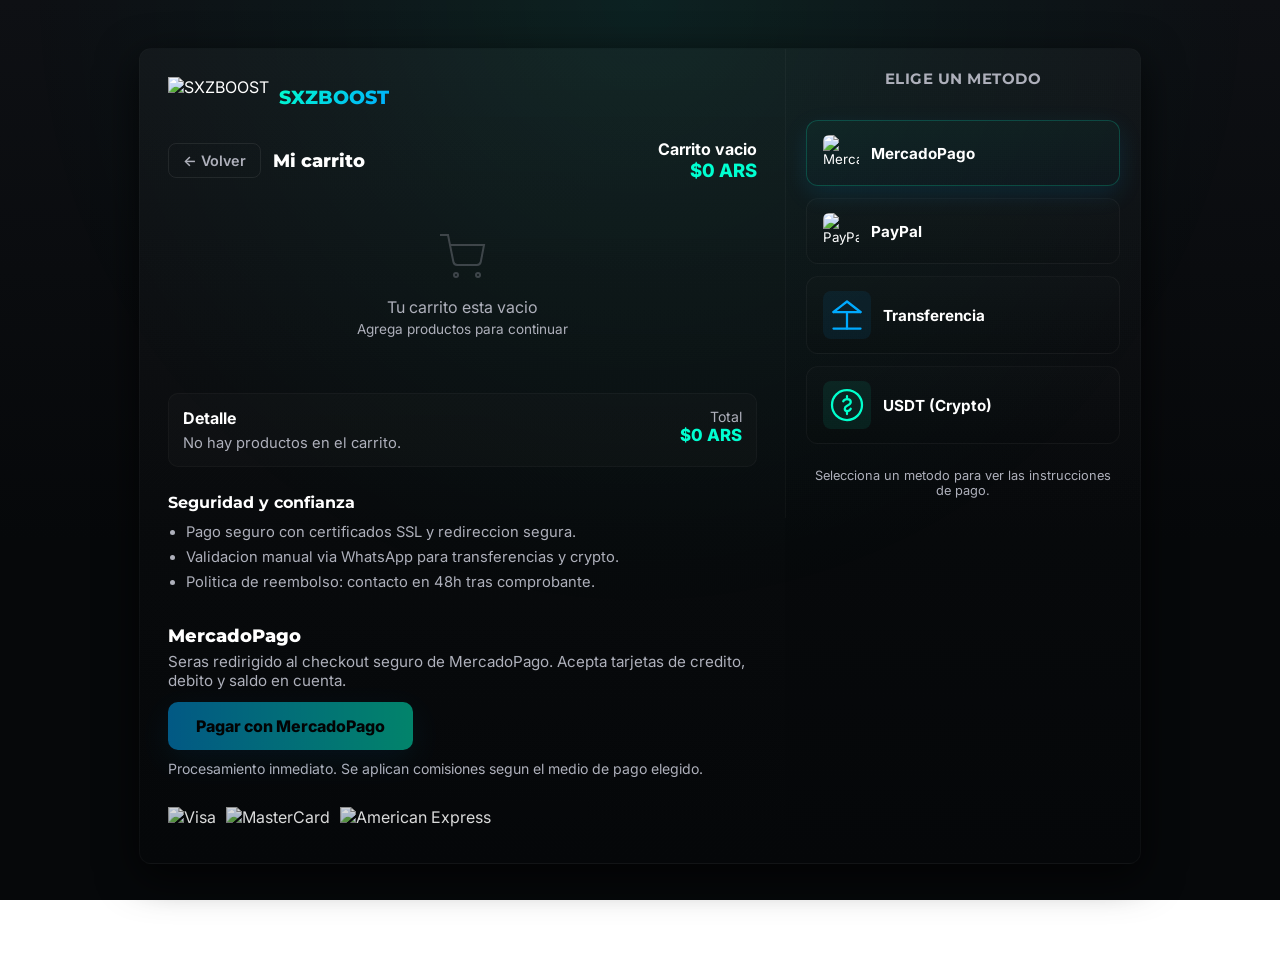
==== commit 762d54c9: "Add files via upload" ====
--- a/checkout.html
+++ b/checkout.html
@@ -1,365 +1,1145 @@
 <!DOCTYPE html>
 <html lang="es">
 <head>
-<meta charset="UTF-8" />
-<meta name="viewport" content="width=device-width, initial-scale=1.0" />
-<meta name="description" content="Checkout - SXZBOOST" />
-<meta name="theme-color" content="#0e0f14" />
+<meta charset="utf-8" />
 <title>Checkout | SXZBOOST</title>
+<meta name="viewport" content="width=device-width, initial-scale=1" />
+<meta name="description" content="Checkout seguro - SXZBOOST" />
+<meta name="theme-color" content="#0e1014" />
+<meta name="sxz-whatsapp" content="5491123981806">
+
 <link rel="preconnect" href="https://fonts.googleapis.com">
 <link rel="preconnect" href="https://fonts.gstatic.com" crossorigin>
-<link href="https://fonts.googleapis.com/css2?family=Montserrat:wght@300;400;500;600;700;800&display=swap" rel="stylesheet">
+<link href="https://fonts.googleapis.com/css2?family=Inter:wght@300;400;600&family=Montserrat:wght@700;800&display=swap" rel="stylesheet">
 <link rel="icon" type="image/png" href="logo.png">
+
 <style>
 :root {
-  --bg: #0e0f14;
-  --bg-card: #151821;
-  --accent: #00ffcc;
-  --text: #e8ecf1;
-  --text-secondary: #a0a8b8;
-  --muted: #5a6270;
-  --whatsapp: #25d366;
-  --error: #ff4757;
-}
-
-*, *::before, *::after { margin:0; padding:0; box-sizing:border-box; }
-
-body {
+  --bg: #0e1014;
+  --muted: #aeb0bb;
+  --accent-1: #00aaff;
+  --accent-2: #00ffcc;
+  --success: #00ffd1;
+  --surface: rgba(255,255,255,0.02);
+  --max-width: 1000px;
+}
+
+html, body {
+  height: 100%;
+  margin: 0;
+  padding: 0;
+  font-family: Inter, system-ui, -apple-system, "Segoe UI", Roboto, "Helvetica Neue", Arial;
+  background: linear-gradient(180deg, rgba(14,16,20,1) 0%, rgba(6,8,10,1) 60%);
+  background-attachment: fixed;
+  color: #fff;
+  display: flex;
+  justify-content: center;
+  align-items: flex-start;
+  padding: 24px;
+}
+
+body::before {
+  content: '';
+  position: fixed;
+  left: 0;
+  right: 0;
+  top: 0;
+  height: 90%;
+  pointer-events: none;
+  z-index: 0;
+  background: radial-gradient(circle at top, rgba(0, 255, 204, 0.08) 0%, rgba(0, 255, 204, 0.03) 30%, transparent 60%);
+}
+
+.muted { color: var(--muted); }
+
+/* Layout principal */
+.checkout-card {
+  position: relative;
+  z-index: 1;
+  display: flex;
+  gap: 0;
+  width: 100%;
+  max-width: var(--max-width);
+  background: linear-gradient(180deg, rgba(255,255,255,0.02), rgba(0,0,0,0.06));
+  border-radius: 12px;
+  overflow: hidden;
+  box-shadow: 0 12px 40px rgba(0,0,0,0.7);
+  border: 1px solid rgba(255,255,255,0.03);
+}
+
+.checkout-left {
+  flex: 1 1 60%;
+  padding: 28px;
+  display: flex;
+  flex-direction: column;
+  gap: 18px;
+  background: linear-gradient(180deg, rgba(255,255,255,0.01), rgba(0,0,0,0.04));
+}
+
+.checkout-right {
+  width: 320px;
+  min-width: 220px;
+  padding: 20px;
+  background: linear-gradient(180deg, rgba(255,255,255,0.01), rgba(0,0,0,0.02));
+  border-left: 1px solid rgba(255,255,255,0.03);
+  display: flex;
+  flex-direction: column;
+  gap: 12px;
+  align-items: center;
+  align-self: flex-start;
+}
+
+/* Header del carrito */
+.cart-header-row {
+  display: flex;
+  justify-content: space-between;
+  align-items: center;
+}
+
+.cart-header-left {
+  display: flex;
+  gap: 12px;
+  align-items: center;
+}
+
+.cart-header-title {
+  font-weight: 800;
   font-family: 'Montserrat', sans-serif;
-  background: var(--bg);
-  color: var(--text);
-  min-height: 100vh;
-  display: flex;
+  font-size: 1.1rem;
+}
+
+/* Botones */
+.btn-small {
+  padding: 8px 14px;
+  border-radius: 8px;
+  background: transparent;
+  border: 1px solid rgba(255,255,255,0.08);
+  color: var(--muted);
+  cursor: pointer;
+  font-weight: 600;
+  font-family: inherit;
+  font-size: 0.9rem;
+  transition: all .15s;
+}
+
+.btn-small:hover {
+  border-color: var(--accent-2);
+  color: var(--accent-2);
+  background: rgba(0,255,204,0.05);
+}
+
+.btn-pay {
+  padding: 14px 28px;
+  border-radius: 10px;
+  border: none;
+  background: linear-gradient(90deg, var(--accent-1), var(--accent-2));
+  color: #000;
+  font-weight: 800;
+  cursor: pointer;
+  font-size: 1rem;
+  font-family: inherit;
+  box-shadow: 0 10px 30px rgba(0,170,255,0.15);
+  transition: all .2s;
+}
+
+.btn-pay:hover:not([disabled]) {
+  transform: translateY(-2px);
+  box-shadow: 0 14px 40px rgba(0,170,255,0.25);
+  filter: brightness(1.1);
+}
+
+.btn-pay[disabled] {
+  opacity: .5;
+  cursor: not-allowed;
+}
+
+.btn-pay.loading::after {
+  content: '';
+  display: inline-block;
+  margin-left: 10px;
+  border: 2px solid #000;
+  border-top: 2px solid transparent;
+  border-radius: 50%;
+  width: 14px;
+  height: 14px;
+  animation: spin .8s linear infinite;
+  vertical-align: middle;
+}
+
+@keyframes spin {
+  100% { transform: rotate(360deg); }
+}
+
+/* Summary box */
+.summary-product {
+  font-weight: 700;
+  font-size: 1rem;
+  color: #fff;
+}
+
+.summary-price {
+  font-weight: 800;
+  font-size: 1.15rem;
+  color: var(--success);
+}
+
+.summary-box {
+  background: var(--surface);
+  padding: 14px;
+  border-radius: 10px;
+  border: 1px solid rgba(255,255,255,0.03);
+  display: grid;
+  grid-template-columns: 1fr auto;
+  gap: 10px;
+  align-items: start;
+}
+
+/* Cart rows */
+.cart-row {
+  display: flex;
+  gap: 12px;
+  align-items: center;
+  background: rgba(255,255,255,0.01);
+  padding: 10px;
+  border-radius: 8px;
+  border: 1px solid rgba(255,255,255,0.02);
+}
+
+.cart-thumb {
+  width: 64px;
+  height: 64px;
+  border-radius: 8px;
+  object-fit: cover;
+  background: rgba(255,255,255,0.02);
+  padding: 6px;
+  flex-shrink: 0;
+}
+
+.icon-btn {
+  display: inline-flex;
   align-items: center;
   justify-content: center;
-  padding: 20px;
-  background: radial-gradient(ellipse at center, #1a1d2e 0%, var(--bg) 70%);
-}
-
-.checkout-container {
+  width: 36px;
+  height: 36px;
+  border-radius: 8px;
+  border: 1px solid rgba(255,255,255,0.06);
+  background: rgba(255,255,255,0.02);
+  color: var(--muted);
+  cursor: pointer;
+  font-weight: 700;
+  font-family: inherit;
+  font-size: 1rem;
+  transition: all .15s;
+}
+
+.icon-btn:hover {
+  transform: translateY(-2px);
+  box-shadow: 0 8px 20px rgba(0,0,0,0.4);
+  border-color: rgba(255,255,255,0.12);
+}
+
+.btn-delete {
+  color: #ff6b6b;
+  border-color: rgba(255,107,107,0.12);
+  background: rgba(255,107,107,0.03);
+}
+
+.btn-delete:hover {
+  background: rgba(255,107,107,0.1);
+  border-color: rgba(255,107,107,0.25);
+}
+
+.qty-num {
+  min-width: 30px;
+  text-align: center;
+  font-weight: 700;
+}
+
+/* Metodos de pago */
+.icons-title {
+  font-weight: 700;
+  font-family: 'Montserrat', sans-serif;
+  font-size: 0.95rem;
+  color: var(--muted);
+  text-transform: uppercase;
+  letter-spacing: 0.5px;
+}
+
+.icons-wrap {
+  margin-top: 20px;
+  display: flex;
+  flex-direction: column;
+  gap: 12px;
   width: 100%;
-  max-width: 520px;
-  background: var(--bg-card);
-  border-radius: 20px;
-  padding: 40px;
-  border: 1px solid rgba(255,255,255,0.06);
-  box-shadow: 0 20px 60px rgba(0,0,0,0.4);
-}
-
-.checkout-header {
+}
+
+.pay-icon {
+  display: flex;
+  align-items: center;
+  gap: 12px;
+  padding: 14px 16px;
+  border-radius: 12px;
+  border: 1px solid rgba(255,255,255,0.04);
+  background: linear-gradient(180deg, rgba(255,255,255,0.01), rgba(0,0,0,0.02));
+  cursor: pointer;
+  transition: all .15s;
+  text-align: left;
+  width: 100%;
+  color: #fff;
+  font-family: inherit;
+}
+
+.pay-icon img, .pay-icon svg {
+  width: 36px;
+  height: 36px;
+  display: block;
+  border-radius: 6px;
+  flex-shrink: 0;
+}
+
+.pay-icon .method-label {
+  font-weight: 700;
+  font-size: 0.95rem;
+}
+
+.pay-icon:hover {
+  transform: translateY(-3px);
+  box-shadow: 0 12px 30px rgba(0,0,0,0.4);
+  border-color: rgba(255,255,255,0.08);
+}
+
+.pay-icon.active {
+  box-shadow: 0 8px 25px rgba(0,170,255,0.12);
+  border-color: rgba(0,255,204,0.2);
+  background: linear-gradient(180deg, rgba(0,255,204,0.04), rgba(0,170,255,0.03));
+}
+
+.icons-note {
+  margin-top: 12px;
+  font-size: 0.8rem;
   text-align: center;
-  margin-bottom: 30px;
-}
-
-.checkout-header img {
-  height: 50px;
-  margin-bottom: 16px;
-}
-
-.checkout-header h1 {
-  font-size: 1.6rem;
-  font-weight: 700;
+}
+
+/* Method panel */
+.method-panel {
+  margin-top: 12px;
+}
+
+.method-name {
+  font-weight: 800;
+  font-family: 'Montserrat', sans-serif;
+  font-size: 1.1rem;
   margin-bottom: 6px;
 }
 
-.checkout-header p {
-  color: var(--text-secondary);
-  font-size: 0.9rem;
-}
-
-.order-items {
-  margin-bottom: 20px;
-  max-height: 300px;
-  overflow-y: auto;
-}
-
-.order-item {
+.method-desc {
+  color: var(--muted);
+  font-size: 0.95rem;
+  margin-bottom: 12px;
+}
+
+.method-note {
+  font-size: 0.88rem;
+  margin-top: 10px;
+  color: var(--muted);
+}
+
+/* Manual details (transferencia/crypto) */
+.manual-details {
+  font-size: 0.95rem;
+  color: var(--muted);
+  background: rgba(255,255,255,0.01);
+  padding: 14px;
+  border-radius: 8px;
+  border: 1px solid rgba(255,255,255,0.03);
+}
+
+.copy-box {
   display: flex;
   justify-content: space-between;
   align-items: center;
-  padding: 12px 0;
-  border-bottom: 1px solid rgba(255,255,255,0.04);
-}
-
-.order-item:last-child {
-  border-bottom: none;
-}
-
-.order-item-name {
-  font-weight: 600;
+  background: rgba(255,255,255,0.03);
+  padding: 10px 14px;
+  border-radius: 6px;
+  margin-top: 8px;
+  border: 1px solid rgba(255,255,255,0.05);
+  gap: 10px;
+}
+
+.copy-text {
+  font-family: 'Courier New', monospace;
+  color: var(--accent-2);
   font-size: 0.9rem;
-}
-
-.order-item-name small {
-  color: var(--muted);
-  font-weight: 400;
-  margin-left: 6px;
-}
-
-.order-item-price {
+  word-break: break-all;
+}
+
+.btn-copy {
+  background: none;
+  border: 1px solid var(--accent-1);
+  color: var(--accent-1);
+  padding: 4px 12px;
+  border-radius: 4px;
+  cursor: pointer;
+  font-size: 0.75rem;
   font-weight: 700;
-  color: var(--accent);
+  font-family: inherit;
+  transition: all .15s;
   white-space: nowrap;
-}
-
-.order-summary {
-  border-top: 2px solid rgba(255,255,255,0.08);
-  padding-top: 16px;
-  margin-bottom: 24px;
-}
-
-.order-total {
-  display: flex;
-  justify-content: space-between;
+  flex-shrink: 0;
+}
+
+.btn-copy:hover {
+  background: var(--accent-1);
+  color: #000;
+}
+
+/* Action row */
+.action-row {
+  display: flex;
+  gap: 12px;
+  margin-top: 12px;
+  align-items: center;
+  flex-wrap: wrap;
+}
+
+/* WhatsApp inline */
+.sxz-whatsapp-inline {
+  display: inline-flex;
+  align-items: center;
+  gap: 6px;
+  padding: 10px 16px;
+  border: 2px solid #25D366;
+  color: #25D366;
+  border-radius: 8px;
+  font-weight: 700;
+  text-decoration: none;
+  font-size: 0.9rem;
+  transition: all .15s;
+}
+
+.sxz-whatsapp-inline:hover {
+  background: #25D366;
+  color: #000;
+}
+
+/* Accepted cards */
+.cards-accepted {
+  margin-top: 12px;
+  display: flex;
+  gap: 10px;
+  align-items: center;
+  flex-wrap: wrap;
+}
+
+.cards-accepted img {
+  height: 28px;
+  width: auto;
+  opacity: 0.85;
+  filter: grayscale(0.2);
+  transition: all .15s;
+}
+
+.cards-accepted img:hover {
+  opacity: 1;
+  filter: grayscale(0);
+}
+
+/* Tooltip */
+#sxzTooltip {
+  position: fixed;
+  display: none;
+  z-index: 9999;
+  background: var(--accent-2);
+  color: #000;
+  padding: 6px 14px;
+  border-radius: 6px;
+  font-weight: 700;
+  font-size: 12px;
+  box-shadow: 0 4px 15px rgba(0,0,0,0.3);
+  pointer-events: none;
+}
+
+#sxzTooltip.show {
+  display: block;
+  animation: fadeIn .2s ease;
+}
+
+@keyframes fadeIn {
+  from { opacity: 0; transform: translateY(5px); }
+  to { opacity: 1; transform: translateY(0); }
+}
+
+/* Logo */
+.checkout-logo {
+  display: flex;
+  align-items: center;
+  gap: 10px;
+  margin-bottom: 4px;
+}
+
+.checkout-logo img {
+  height: 40px;
+  width: auto;
+}
+
+.checkout-logo span {
+  font-weight: 800;
+  font-family: 'Montserrat', sans-serif;
   font-size: 1.2rem;
-  font-weight: 800;
-}
-
-.order-total span:last-child {
-  color: var(--accent);
-}
-
-.checkout-actions {
-  display: flex;
-  flex-direction: column;
-  gap: 12px;
-}
-
-.btn {
-  display: flex;
-  align-items: center;
-  justify-content: center;
-  gap: 10px;
-  padding: 16px 28px;
-  border: none;
-  border-radius: 50px;
-  font-family: inherit;
-  font-size: 0.95rem;
-  font-weight: 700;
-  cursor: pointer;
-  transition: all 0.3s ease;
-  text-decoration: none;
-  width: 100%;
-}
-
-.btn-primary {
-  background: var(--accent);
-  color: var(--bg);
-}
-
-.btn-primary:hover {
-  background: #fff;
-  transform: translateY(-2px);
-}
-
-.btn-outline {
-  background: transparent;
-  color: var(--text);
-  border: 2px solid var(--muted);
-}
-
-.btn-outline:hover {
-  border-color: var(--accent);
-  color: var(--accent);
-}
-
-.loader {
-  display: none;
-  text-align: center;
-  padding: 30px;
-}
-
-.loader.active {
-  display: block;
-}
-
-.spinner {
-  width: 40px;
-  height: 40px;
-  border: 3px solid rgba(0,255,204,0.2);
-  border-top-color: var(--accent);
-  border-radius: 50%;
-  animation: spin 1s linear infinite;
-  margin: 0 auto 16px;
-}
-
-@keyframes spin {
-  to { transform: rotate(360deg); }
-}
-
-.error-msg {
-  display: none;
-  background: rgba(255,71,87,0.1);
-  color: var(--error);
-  padding: 12px 16px;
-  border-radius: 10px;
-  font-size: 0.9rem;
-  margin-bottom: 16px;
-  border: 1px solid rgba(255,71,87,0.2);
-}
-
-.empty-cart {
-  text-align: center;
-  padding: 40px 20px;
-  color: var(--text-secondary);
-}
-
-.empty-cart svg {
-  margin-bottom: 16px;
-  opacity: 0.3;
-}
-
-@media (max-width: 480px) {
-  .checkout-container {
-    padding: 24px;
+  background: linear-gradient(135deg, var(--accent-2), var(--accent-1));
+  -webkit-background-clip: text;
+  -webkit-text-fill-color: transparent;
+  background-clip: text;
+}
+
+/* PayPal container */
+#paypal-container {
+  margin-top: 12px;
+  min-height: 45px;
+}
+
+/* Responsive */
+@media(max-width: 880px) {
+  .checkout-card {
+    flex-direction: column;
+  }
+  .checkout-right {
+    width: 100%;
+    min-width: unset;
+    order: 2;
+    padding: 18px;
+    border-left: none;
+    border-top: 1px solid rgba(255,255,255,0.03);
+  }
+  .checkout-left {
+    order: 1;
+    padding: 18px;
+  }
+  .cart-thumb {
+    width: 48px;
+    height: 48px;
+  }
+  .icon-btn {
+    width: 32px;
+    height: 32px;
+  }
+  .icons-wrap {
+    flex-direction: row;
+    flex-wrap: wrap;
+  }
+  .pay-icon {
+    flex: 1 1 calc(50% - 6px);
+    min-width: 140px;
+  }
+}
+
+@media(max-width: 480px) {
+  body {
+    padding: 12px;
+  }
+  .checkout-card {
+    border-radius: 10px;
+  }
+  .pay-icon {
+    flex: 1 1 100%;
+  }
+  .action-row {
+    flex-direction: column;
+    align-items: stretch;
+  }
+  .btn-pay, .sxz-whatsapp-inline {
+    width: 100%;
+    justify-content: center;
   }
 }
 </style>
 </head>
 <body>
 
-<div class="checkout-container">
-  <div class="checkout-header">
-    <img src="logo.png" alt="SXZBOOST">
-    <h1>Finalizar Compra</h1>
-    <p>Revisá tu pedido antes de pagar</p>
-  </div>
-
-  <div class="error-msg" id="error-msg"></div>
-
-  <div id="order-content">
-    <div class="order-items" id="order-items"></div>
-    
-    <div class="order-summary">
-      <div class="order-total">
-        <span>Total a pagar</span>
-        <span id="order-total">$0</span>
+<div class="checkout-card" role="region" aria-label="Checkout - metodos de pago">
+
+  <!-- LEFT: Cart & Payment Details -->
+  <div class="checkout-left">
+
+    <!-- Logo & Header -->
+    <div class="checkout-logo">
+      <img src="logo.png" alt="SXZBOOST">
+      <span>SXZBOOST</span>
+    </div>
+
+    <!-- Cart Header Row -->
+    <div class="cart-header-row">
+      <div class="cart-header-left">
+        <button id="backBtn" class="btn-small" aria-label="Volver">&#8592; Volver</button>
+        <div class="cart-header-title">Mi carrito</div>
+      </div>
+      <div style="text-align:right">
+        <div class="summary-product" id="productName">SXZBOOST</div>
+        <div class="summary-price" id="productPrice" data-value="0">$0 ARS</div>
       </div>
     </div>
 
-    <div class="checkout-actions" id="checkout-actions">
-      <button class="btn btn-primary" id="pay-btn">
-        <svg width="18" height="18" viewBox="0 0 24 24" fill="none" stroke="currentColor" stroke-width="2"><rect x="1" y="4" width="22" height="16" rx="2" ry="2"></rect><line x1="1" y1="10" x2="23" y2="10"></line></svg>
-        Pagar con Mercado Pago
-      </button>
-      <a href="index.html" class="btn btn-outline" target="_self">
-        Volver a la tienda
-      </a>
+    <!-- Cart Items -->
+    <div id="summaryProducts" style="display:flex;flex-direction:column;gap:12px;margin-top:4px;"></div>
+
+    <!-- Summary Box -->
+    <div class="summary-box" aria-live="polite" style="margin-top:8px;">
+      <div>
+        <div style="font-weight:700;color:#fff;">Detalle</div>
+        <div class="muted" id="productDetail" style="font-size:.92rem;margin-top:6px;">Revisa tu pedido antes de pagar.</div>
+      </div>
+      <div style="min-width:120px;text-align:right;">
+        <div class="muted" style="font-size:.88rem;">Total</div>
+        <div id="productPriceSmall" style="font-weight:800;font-size:1.05rem;color:var(--success);">$0 ARS</div>
+      </div>
     </div>
 
-    <div class="loader" id="loader">
-      <div class="spinner"></div>
-      <p>Redirigiendo a Mercado Pago...</p>
+    <!-- Seguridad -->
+    <div style="margin-top:8px;">
+      <h3 style="margin:0 0 8px 0;font-family:'Montserrat',sans-serif;font-size:1rem;">Seguridad y confianza</h3>
+      <ul style="padding-left:18px;color:var(--muted);margin:0;font-size:0.92rem;line-height:1.7;">
+        <li>Pago seguro con certificados SSL y redireccion segura.</li>
+        <li>Validacion manual via WhatsApp para transferencias y crypto.</li>
+        <li>Politica de reembolso: contacto en 48h tras comprobante.</li>
+      </ul>
+    </div>
+
+    <!-- Method Panel -->
+    <div class="method-panel" id="methodPanel" aria-live="polite">
+      <div class="method-name" id="methodTitle">MercadoPago</div>
+      <div class="method-desc" id="methodDesc">Seras redirigido al checkout seguro de MercadoPago.</div>
+
+      <!-- Manual Details (Transferencia / Crypto) -->
+      <div id="manualDetails" class="manual-details" style="display:none;margin-top:8px;">
+        <div id="bankData" style="display:none;">
+          <p style="margin:0 0 8px 0;font-weight:600;color:#fff;">Alias de Mercado Pago:</p>
+          <div class="copy-box">
+            <span id="aliasText" class="copy-text">SXZBOOST.MP</span>
+            <button class="btn-copy" onclick="copyValue('aliasText')">Copiar</button>
+          </div>
+          <p class="muted" style="margin-top:10px;font-size:0.85rem;">Una vez realizada la transferencia, envianos el comprobante por WhatsApp.</p>
+        </div>
+        <div id="cryptoData" style="display:none;">
+          <p style="margin:0 0 8px 0;font-weight:600;color:#fff;">Direccion USDT (BEP20 / Binance Smart Chain):</p>
+          <div class="copy-box">
+            <span id="walletText" class="copy-text">0x742d35Cc6634C0532925a3b844Bc9e7595f0bEb0</span>
+            <button class="btn-copy" onclick="copyValue('walletText')">Copiar</button>
+          </div>
+          <p class="muted" style="margin-top:10px;font-size:0.85rem;">Solo envia USDT por la red BEP20. Otras redes pueden resultar en perdida de fondos.</p>
+        </div>
+      </div>
+
+      <!-- PayPal Container -->
+      <div id="paypal-container" style="display:none;"></div>
+
+      <!-- Actions -->
+      <div class="action-row">
+        <button class="btn-pay" id="actionPay">Pagar con MercadoPago</button>
+        <a id="btnSendWhatsapp" class="sxz-whatsapp-inline" href="#" target="_blank" rel="noopener" style="display:none;">
+          <svg width="16" height="16" viewBox="0 0 24 24" fill="currentColor"><path d="M17.472 14.382c-.297-.149-1.758-.867-2.03-.967-.273-.099-.471-.148-.67.15-.197.297-.767.966-.94 1.164-.173.199-.347.223-.644.075-.297-.15-1.255-.463-2.39-1.475-.883-.788-1.48-1.761-1.653-2.059-.173-.297-.018-.458.13-.606.134-.133.298-.347.446-.52.149-.174.198-.298.298-.497.099-.198.05-.371-.025-.52-.075-.149-.669-1.612-.916-2.207-.242-.579-.487-.5-.669-.51-.173-.008-.371-.01-.57-.01-.198 0-.52.074-.792.372-.272.297-1.04 1.016-1.04 2.479 0 1.462 1.065 2.875 1.213 3.074.149.198 2.096 3.2 5.077 4.487.709.306 1.262.489 1.694.625.712.227 1.36.195 1.871.118.571-.085 1.758-.719 2.006-1.413.248-.694.248-1.289.173-1.413-.074-.124-.272-.198-.57-.347m-5.421 7.403h-.004a9.87 9.87 0 01-5.031-1.378l-.361-.214-3.741.982.998-3.648-.235-.374a9.86 9.86 0 01-1.51-5.26c.001-5.45 4.436-9.884 9.888-9.884 2.64 0 5.122 1.03 6.988 2.898a9.825 9.825 0 012.893 6.994c-.003 5.45-4.437 9.884-9.885 9.884m8.413-18.297A11.815 11.815 0 0012.05 0C5.495 0 .16 5.335.157 11.892c0 2.096.547 4.142 1.588 5.945L.057 24l6.305-1.654a11.882 11.882 0 005.683 1.448h.005c6.554 0 11.89-5.335 11.893-11.893a11.821 11.821 0 00-3.48-8.413z"/></svg>
+          Enviar comprobante
+        </a>
+      </div>
+
+      <div class="method-note" id="methodNote">
+        Se aplican comisiones segun el metodo. Si elegis transferencia o crypto, subi el comprobante por WhatsApp.
+      </div>
+    </div>
+
+    <!-- Accepted Cards -->
+    <div class="cards-accepted">
+      <img src="img/visa.png" alt="Visa" loading="lazy">
+      <img src="img/mastercard.png" alt="MasterCard" loading="lazy">
+      <img src="img/amex.png" alt="American Express" loading="lazy">
     </div>
   </div>
 
-  <div class="empty-cart" id="empty-cart" style="display:none;">
-    <svg width="64" height="64" viewBox="0 0 24 24" fill="none" stroke="currentColor" stroke-width="1"><circle cx="9" cy="21" r="1"></circle><circle cx="20" cy="21" r="1"></circle><path d="M1 1h4l2.68 13.39a2 2 0 0 0 2 1.61h9.72a2 2 0 0 0 2-1.61L23 6H6"></path></svg>
-    <h3>Tu carrito está vacío</h3>
-    <p>Agregá productos para continuar</p>
-    <br>
-    <a href="index.html" class="btn btn-primary" target="_self" style="margin-top:16px;">Volver a la tienda</a>
-  </div>
+  <!-- RIGHT: Payment Methods -->
+  <aside class="checkout-right">
+    <div class="icons-title">Elige un metodo</div>
+    <div class="icons-wrap" role="tablist" aria-orientation="vertical">
+
+      <!-- MercadoPago -->
+      <button class="pay-icon active" data-method="mp" aria-label="MercadoPago" title="MercadoPago" role="tab" aria-selected="true">
+        <img src="img/mercadopago.png" alt="MercadoPago">
+        <span class="method-label">MercadoPago</span>
+      </button>
+
+      <!-- PayPal -->
+      <button class="pay-icon" data-method="paypal" aria-label="PayPal" title="PayPal" role="tab" aria-selected="false">
+        <img src="img/paypal.png" alt="PayPal">
+        <span class="method-label">PayPal</span>
+      </button>
+
+      <!-- Transferencia Bancaria (SVG inline) -->
+      <button class="pay-icon" data-method="bank" aria-label="Transferencia bancaria" title="Transferencia" role="tab" aria-selected="false">
+        <svg width="36" height="36" viewBox="0 0 24 24" fill="none" stroke="#00aaff" stroke-width="1.5" stroke-linecap="round" stroke-linejoin="round" style="background:rgba(0,170,255,0.08);padding:6px;border-radius:8px;">
+          <line x1="3" y1="21" x2="21" y2="21"></line>
+          <line x1="3" y1="10" x2="21" y2="10"></line>
+          <polyline points="3 10 12 3 21 10"></polyline>
+          <line x1="12" y1="10" x2="12" y2="21"></line>
+        </svg>
+        <span class="method-label">Transferencia</span>
+      </button>
+
+      <!-- Crypto (SVG inline) -->
+      <button class="pay-icon" data-method="crypto" aria-label="Criptomonedas" title="Crypto" role="tab" aria-selected="false">
+        <svg width="36" height="36" viewBox="0 0 24 24" fill="none" stroke="#00ffcc" stroke-width="1.5" stroke-linecap="round" stroke-linejoin="round" style="background:rgba(0,255,204,0.08);padding:6px;border-radius:8px;">
+          <circle cx="12" cy="12" r="10"></circle>
+          <path d="M9.5 9.5c.5-1 1.5-1.5 2.5-1.5s2.5.5 2.5 2-1.5 2-2.5 2.5-1.5 1-1.5 2 .5 1.5 1.5 1.5 2-.5 2.5-1.5"></path>
+          <line x1="12" y1="6" x2="12" y2="7"></line>
+          <line x1="12" y1="17" x2="12" y2="18"></line>
+        </svg>
+        <span class="method-label">USDT (Crypto)</span>
+      </button>
+    </div>
+    <div class="icons-note muted">Selecciona un metodo para ver las instrucciones de pago.</div>
+  </aside>
+
 </div>
 
+<!-- Tooltip -->
+<div id="sxzTooltip" role="status" aria-hidden="true">Copiado!</div>
+
 <script>
-(function() {
-  const urlParams = new URLSearchParams(window.location.search);
-  const cartParam = urlParams.get('cart');
-  const totalParam = urlParams.get('total');
-  
-  const orderItems = document.getElementById('order-items');
-  const orderTotal = document.getElementById('order-total');
-  const orderContent = document.getElementById('order-content');
-  const emptyCart = document.getElementById('empty-cart');
-  const payBtn = document.getElementById('pay-btn');
-  const loader = document.getElementById('loader');
-  const checkoutActions = document.getElementById('checkout-actions');
-  const errorMsg = document.getElementById('error-msg');
-  
-  let cart = [];
-  
-  // Parse cart from URL or localStorage
-  if (cartParam) {
-    try {
-      cart = JSON.parse(decodeURIComponent(cartParam));
-    } catch(e) {
-      console.error('Error parsing cart:', e);
+/* ===============================
+   CONFIG GLOBAL
+=============================== */
+const WHATSAPP_NUMBER = '5491123981806';
+const WHATSAPP_BASE = `https://wa.me/${WHATSAPP_NUMBER}`;
+
+/* ===============================
+   ELEMENTOS UI
+=============================== */
+const icons = Array.from(document.querySelectorAll('.pay-icon'));
+const methodTitle = document.getElementById('methodTitle');
+const methodDesc = document.getElementById('methodDesc');
+const methodNote = document.getElementById('methodNote');
+const actionPay = document.getElementById('actionPay');
+const btnSendWhatsapp = document.getElementById('btnSendWhatsapp');
+const tooltip = document.getElementById('sxzTooltip');
+const paypalContainer = document.getElementById('paypal-container');
+const manualDetails = document.getElementById('manualDetails');
+const summaryProducts = document.getElementById('summaryProducts');
+const productNameEl = document.getElementById('productName');
+const productPriceEl = document.getElementById('productPrice');
+const productDetailEl = document.getElementById('productDetail');
+const productPriceSmallEl = document.getElementById('productPriceSmall');
+const backBtn = document.getElementById('backBtn');
+
+let activeMethod = 'mp';
+let cart = [];
+let cartTotalValue = 0;
+let paypalRendered = false;
+
+/* ===============================
+   PRODUCTS MAP
+=============================== */
+const PRODUCTS_MAP = {
+  limpieza_fisica_sin_gpu: { title: "Limpieza fisica profunda (SIN GPU)", price: 50000 },
+  optimizacion_so_bios: { title: "Optimizacion S.O & BIOS", price: 50000 },
+  optimizacion_windows_gaming: { title: "Optimizacion Windows & Gaming (ONLINE)", price: 40000 },
+  formateo_windows: { title: "Formateo e instalacion de Windows", price: 5000 },
+  limpieza_gpu: { title: "Limpieza de GPU", price: 5000 },
+  ensamble_pc: { title: "Ensamble de PC", price: 30000 },
+  rtx_3060: { title: "Placa de Video RTX 3060", price: 350000 },
+  ram_16gb: { title: "Memoria RAM 16GB DDR4", price: 45000 },
+  ssd_1tb_nvme: { title: "SSD 1TB NVMe", price: 60000 }
+};
+
+/* ===============================
+   METODOS DE PAGO
+=============================== */
+const METHODS = {
+  mp: {
+    title: 'MercadoPago',
+    desc: 'Seras redirigido al checkout seguro de MercadoPago. Acepta tarjetas de credito, debito y saldo en cuenta.',
+    note: 'Procesamiento inmediato. Se aplican comisiones segun el medio de pago elegido.',
+    actionText: 'Pagar con MercadoPago'
+  },
+  paypal: {
+    title: 'PayPal',
+    desc: 'Pago internacional con tarjeta o saldo PayPal. Conversion automatica a USD.',
+    note: 'Ideal para pagos desde el exterior. Se aplica conversion al tipo de cambio actual.',
+    actionText: 'Pagar con PayPal'
+  },
+  bank: {
+    title: 'Transferencia Bancaria',
+    desc: 'Realiza una transferencia al alias indicado y envianos el comprobante por WhatsApp.',
+    note: 'Validacion manual dentro de las 24hs habiles de recibido el comprobante.',
+    actionText: 'Ya transferi - Enviar comprobante'
+  },
+  crypto: {
+    title: 'Criptomonedas (USDT BEP20)',
+    desc: 'Envia USDT por la red BEP20 (Binance Smart Chain) a la wallet indicada.',
+    note: 'Asegurate de usar solo la red BEP20. Otras redes pueden resultar en perdida de fondos.',
+    actionText: 'Ya envie - Enviar comprobante'
+  }
+};
+
+/* ===============================
+   HELPERS
+=============================== */
+function formatARS(n) {
+  return '$' + Number(n).toLocaleString('es-AR') + ' ARS';
+}
+
+function showTooltipNear(target, text) {
+  tooltip.textContent = text;
+  tooltip.classList.add('show');
+  tooltip.setAttribute('aria-hidden', 'false');
+  const r = target.getBoundingClientRect();
+  tooltip.style.left = (Math.max(8, r.left + (r.width / 2) - 40)) + 'px';
+  tooltip.style.top = (window.scrollY + r.top - 40) + 'px';
+  clearTimeout(tooltip._timer);
+  tooltip._timer = setTimeout(() => {
+    tooltip.classList.remove('show');
+    tooltip.setAttribute('aria-hidden', 'true');
+  }, 1400);
+}
+
+function copyValue(elementId) {
+  const text = document.getElementById(elementId).innerText;
+  navigator.clipboard.writeText(text).then(() => {
+    showTooltipNear(document.getElementById(elementId).parentElement, 'Copiado!');
+  }).catch(() => {
+    // Fallback
+    const el = document.getElementById(elementId);
+    const range = document.createRange();
+    range.selectNode(el);
+    window.getSelection().removeAllRanges();
+    window.getSelection().addRange(range);
+    document.execCommand('copy');
+    window.getSelection().removeAllRanges();
+    showTooltipNear(el.parentElement, 'Copiado!');
+  });
+}
+
+/* ===============================
+   LOCAL STORAGE CART
+=============================== */
+const LOCAL_CART_KEY = 'sxzboost_cart';
+
+function saveCartToLocal() {
+  try { localStorage.setItem(LOCAL_CART_KEY, JSON.stringify(cart)); } catch(e) {}
+}
+
+function loadCartFromLocal() {
+  try {
+    const raw = localStorage.getItem(LOCAL_CART_KEY);
+    if (!raw) return null;
+    return JSON.parse(raw);
+  } catch(e) { return null; }
+}
+
+/* ===============================
+   GET CART FROM URL
+=============================== */
+function getCartFromURL() {
+  try {
+    const params = new URLSearchParams(window.location.search);
+    const raw = params.get('cart');
+    if (!raw) return [];
+    let decoded = raw;
+    try { decoded = decodeURIComponent(raw); } catch(e) {}
+    const parsed = JSON.parse(decoded);
+    return parsed.map(it => {
+      const idKey = it.id && PRODUCTS_MAP[it.id] ? it.id : null;
+      return {
+        id: idKey || null,
+        name: idKey ? PRODUCTS_MAP[idKey].title : (it.name || 'Producto'),
+        price: idKey ? PRODUCTS_MAP[idKey].price : Number(it.price || 0),
+        qty: Number(it.qty || 1),
+        img: it.img || '',
+        detail: it.detail || ''
+      };
+    }).filter(it => it.id);
+  } catch(e) {
+    console.error('Error parsing cart from URL:', e);
+    return [];
+  }
+}
+
+/* ===============================
+   RENDER CART
+=============================== */
+function renderCartSummary() {
+  summaryProducts.innerHTML = '';
+  cartTotalValue = 0;
+
+  if (!Array.isArray(cart) || cart.length === 0) {
+    summaryProducts.innerHTML = `
+      <div style="text-align:center;padding:30px;color:var(--muted);">
+        <svg width="48" height="48" viewBox="0 0 24 24" fill="none" stroke="currentColor" stroke-width="1" style="opacity:0.3;margin-bottom:12px;">
+          <circle cx="9" cy="21" r="1"></circle><circle cx="20" cy="21" r="1"></circle>
+          <path d="M1 1h4l2.68 13.39a2 2 0 0 0 2 1.61h9.72a2 2 0 0 0 2-1.61L23 6H6"></path>
+        </svg>
+        <p style="margin:0;">Tu carrito esta vacio</p>
+        <p style="margin:4px 0 0 0;font-size:0.85rem;">Agrega productos para continuar</p>
+      </div>
+    `;
+    productNameEl.textContent = 'Carrito vacio';
+    productDetailEl.textContent = 'No hay productos en el carrito.';
+    productPriceEl.textContent = '$0 ARS';
+    productPriceEl.dataset.value = '0';
+    productPriceSmallEl.textContent = '$0 ARS';
+    actionPay.disabled = true;
+    return;
+  }
+
+  actionPay.disabled = false;
+
+  cart.forEach((item, idx) => {
+    if (!item.qty || item.qty < 1) item.qty = 1;
+    const unit = Number(item.price || (PRODUCTS_MAP[item.id] ? PRODUCTS_MAP[item.id].price : 0)) || 0;
+    const subtotal = unit * item.qty;
+    cartTotalValue += subtotal;
+
+    const row = document.createElement('div');
+    row.className = 'cart-row';
+    row.dataset.index = idx;
+    row.innerHTML = `
+      <img src="${item.img || 'img/ram.png'}" alt="${item.name}" class="cart-thumb" onerror="this.src='img/ram.png'" />
+      <div style="flex:1;display:flex;flex-direction:column;gap:6px;min-width:0;">
+        <div style="font-weight:700;color:#fff;white-space:nowrap;overflow:hidden;text-overflow:ellipsis;">${item.name}</div>
+        <div style="color:var(--muted);font-size:0.88rem;">Precio unitario: ${formatARS(unit)}</div>
+        <div style="display:flex;align-items:center;justify-content:space-between;flex-wrap:wrap;gap:8px;">
+          <div style="display:inline-flex;gap:8px;align-items:center">
+            <button class="icon-btn btn-dec" title="Disminuir cantidad" aria-label="Disminuir cantidad">&#8722;</button>
+            <div class="qty-num">${item.qty}</div>
+            <button class="icon-btn btn-inc" title="Aumentar cantidad" aria-label="Aumentar cantidad">+</button>
+          </div>
+          <div style="font-weight:800;color:var(--success);font-size:1rem;">${formatARS(subtotal)}</div>
+        </div>
+      </div>
+      <div style="display:flex;flex-direction:column;gap:8px;">
+        <button class="icon-btn btn-delete" title="Eliminar producto" aria-label="Eliminar producto">&#10005;</button>
+      </div>
+    `;
+    summaryProducts.appendChild(row);
+  });
+
+  productNameEl.textContent = cart.length === 1 ? cart[0].name : `${cart.length} productos`;
+  productDetailEl.textContent = cart.length === 1 ? (cart[0].detail || cart[0].name) : cart.map(i => i.name).join(' + ');
+  productPriceEl.textContent = formatARS(cartTotalValue);
+  productPriceEl.dataset.value = cartTotalValue;
+  productPriceSmallEl.textContent = formatARS(cartTotalValue);
+
+  attachRowListeners();
+  saveCartToLocal();
+
+  // Actualizar link de WhatsApp si el metodo manual esta activo
+  if (activeMethod === 'bank' || activeMethod === 'crypto') {
+    updateMethodUI(activeMethod);
+  }
+}
+
+function attachRowListeners() {
+  summaryProducts.querySelectorAll('.btn-dec').forEach(btn => {
+    btn.onclick = () => {
+      const idx = Number(btn.closest('.cart-row').dataset.index);
+      if (cart[idx].qty > 1) cart[idx].qty--;
+      renderCartSummary();
+    };
+  });
+  summaryProducts.querySelectorAll('.btn-inc').forEach(btn => {
+    btn.onclick = () => {
+      const idx = Number(btn.closest('.cart-row').dataset.index);
+      cart[idx].qty++;
+      renderCartSummary();
+    };
+  });
+  summaryProducts.querySelectorAll('.btn-delete').forEach(btn => {
+    btn.onclick = () => {
+      const idx = Number(btn.closest('.cart-row').dataset.index);
+      cart.splice(idx, 1);
+      renderCartSummary();
+    };
+  });
+}
+
+/* ===============================
+   METODOS DE PAGO UI
+=============================== */
+function updateMethodUI(method) {
+  activeMethod = method;
+  icons.forEach(btn => {
+    btn.classList.toggle('active', btn.dataset.method === method);
+    btn.setAttribute('aria-selected', btn.dataset.method === method ? 'true' : 'false');
+  });
+
+  const cfg = METHODS[method] || METHODS.mp;
+  methodTitle.textContent = cfg.title;
+  methodDesc.textContent = cfg.desc;
+  methodNote.textContent = cfg.note;
+  actionPay.textContent = cfg.actionText;
+
+  paypalContainer.style.display = 'none';
+  manualDetails.style.display = 'none';
+  document.getElementById('bankData').style.display = 'none';
+  document.getElementById('cryptoData').style.display = 'none';
+  actionPay.style.display = 'inline-block';
+  btnSendWhatsapp.style.display = 'none';
+
+  if (method === 'paypal') {
+    actionPay.style.display = 'none';
+    paypalContainer.style.display = 'block';
+    if (!paypalRendered) {
+      // PayPal requiere configuracion del backend
+      paypalContainer.innerHTML = '<p style="color:var(--muted);font-size:0.9rem;">PayPal requiere configuracion. Contactanos por WhatsApp para pagos internacionales.</p>';
     }
-  }
-  
-  if (cart.length === 0) {
-    // Try localStorage
-    try {
-      const stored = localStorage.getItem('sxzboost_cart');
-      if (stored) cart = JSON.parse(stored);
-    } catch(e) {}
-  }
-  
-  if (cart.length === 0) {
-    orderContent.style.display = 'none';
-    emptyCart.style.display = 'block';
+  } else if (method === 'bank' || method === 'crypto') {
+    actionPay.style.display = 'none';
+    manualDetails.style.display = 'block';
+    btnSendWhatsapp.style.display = 'inline-flex';
+
+    if (method === 'bank') {
+      document.getElementById('bankData').style.display = 'block';
+    } else {
+      document.getElementById('cryptoData').style.display = 'block';
+    }
+
+    if (btnSendWhatsapp && cartTotalValue > 0) {
+      const totalDisplay = formatARS(cartTotalValue);
+      const itemNames = cart.map(i => i.name).join(', ');
+      let text = `Hola SXZBOOST! Te envio el comprobante de pago por ${method === 'bank' ? 'Transferencia Bancaria' : 'Crypto (USDT BEP20)'}.
+
+Monto: ${totalDisplay}
+Productos: ${itemNames}
+
+Adjunto el comprobante.`;
+      btnSendWhatsapp.href = `${WHATSAPP_BASE}?text=${encodeURIComponent(text)}`;
+    }
+  }
+}
+
+icons.forEach(btn => {
+  btn.addEventListener('click', () => updateMethodUI(btn.dataset.method));
+  btn.addEventListener('keydown', e => {
+    if (e.key === 'Enter' || e.key === ' ') {
+      e.preventDefault();
+      btn.click();
+    }
+  });
+});
+
+/* ===============================
+   ACTION PAY BUTTON
+=============================== */
+actionPay.addEventListener('click', async ev => {
+  ev.preventDefault();
+
+  if (cart.length === 0 || cartTotalValue === 0) {
+    showTooltipNear(actionPay, 'El carrito esta vacio');
     return;
   }
-  
-  // Render items
-  orderItems.innerHTML = cart.map(item => `
-    <div class="order-item">
-      <div class="order-item-name">
-        ${item.name}
-        <small>x${item.qty}</small>
-      </div>
-      <div class="order-item-price">$${(item.price * item.qty).toLocaleString('es-AR')}</div>
-    </div>
-  `).join('');
-  
-  // Calculate and show total
-  const total = cart.reduce((sum, item) => sum + (item.price * item.qty), 0);
-  orderTotal.textContent = '$' + total.toLocaleString('es-AR');
-  
-  // Payment handler
-  payBtn.addEventListener('click', async () => {
-    payBtn.disabled = true;
-    checkoutActions.style.display = 'none';
-    loader.classList.add('active');
-    errorMsg.style.display = 'none';
-    
-    try {
-      const items = cart.map(item => ({
-        title: item.name,
-        unit_price: item.price,
-        quantity: item.qty,
+
+  actionPay.classList.add('loading');
+  actionPay.disabled = true;
+
+  try {
+    if (activeMethod === 'mp') {
+      await pagarConMercadoPago();
+    } else if (activeMethod === 'paypal') {
+      paypalContainer.scrollIntoView({ behavior: 'smooth' });
+    } else if (activeMethod === 'bank' || activeMethod === 'crypto') {
+      // Para metodos manuales, mostrar el boton de WhatsApp
+      btnSendWhatsapp.style.display = 'inline-flex';
+      btnSendWhatsapp.scrollIntoView({ behavior: 'smooth' });
+    }
+  } catch(e) {
+    console.error('Error en pago:', e);
+    alert('Error iniciando el pago. Intenta de nuevo.');
+  } finally {
+    actionPay.classList.remove('loading');
+    actionPay.disabled = false;
+  }
+});
+
+/* ===============================
+   MERCADOPAGO
+=============================== */
+async function pagarConMercadoPago() {
+  try {
+    const mpItems = cart
+      .filter(i => i.id && PRODUCTS_MAP[i.id])
+      .map(i => ({
+        title: PRODUCTS_MAP[i.id].title,
+        unit_price: PRODUCTS_MAP[i.id].price,
+        quantity: i.qty || 1,
         currency_id: 'ARS'
       }));
-      
-      const response = await fetch('/api/create-preference', {
-        method: 'POST',
-        headers: { 'Content-Type': 'application/json' },
-        body: JSON.stringify({ items })
-      });
-      
-      if (!response.ok) {
-        throw new Error('Error al crear la preferencia de pago');
-      }
-      
-      const data = await response.json();
-      
-      if (data.init_point) {
-        window.location.href = data.init_point;
-      } else if (data.sandbox_init_point) {
-        window.location.href = data.sandbox_init_point;
-      } else {
-        throw new Error('No se recibió URL de pago');
-      }
-    } catch (error) {
-      console.error('Checkout error:', error);
-      loader.classList.remove('active');
-      checkoutActions.style.display = 'flex';
-      payBtn.disabled = false;
-      errorMsg.textContent = 'Error: ' + error.message + '. Intentá de nuevo o contactanos por WhatsApp.';
-      errorMsg.style.display = 'block';
+
+    if (mpItems.length === 0) {
+      alert('Error: carrito vacio o invalido.');
+      return;
     }
-  });
+
+    const res = await fetch('create-preference.js', {
+      method: 'POST',
+      headers: { 'Content-Type': 'application/json' },
+      body: JSON.stringify({ items: mpItems })
+    });
+
+    // Fallback: si no hay backend, redirigir a WhatsApp
+    if (!res.ok) {
+      const totalDisplay = formatARS(cartTotalValue);
+      const itemNames = cart.map(i => i.name).join(', ');
+      const text = `Hola SXZBOOST! Quiero pagar via MercadoPago.
+
+Total: ${totalDisplay}
+Productos: ${itemNames}
+
+Por favor enviame el link de pago.`;
+      window.location.href = `${WHATSAPP_BASE}?text=${encodeURIComponent(text)}`;
+      return;
+    }
+
+    const data = await res.json();
+    if (data.init_point) {
+      window.location.href = data.init_point;
+    } else if (data.sandbox_init_point) {
+      window.location.href = data.sandbox_init_point;
+    } else {
+      throw new Error('No se recibio URL de pago');
+    }
+  } catch(e) {
+    console.error('Error MercadoPago:', e);
+    // Fallback a WhatsApp
+    const totalDisplay = formatARS(cartTotalValue);
+    const itemNames = cart.map(i => i.name).join(', ');
+    const text = `Hola SXZBOOST! Quiero pagar via MercadoPago.
+
+Total: ${totalDisplay}
+Productos: ${itemNames}
+
+Por favor enviame el link de pago.`;
+    window.location.href = `${WHATSAPP_BASE}?text=${encodeURIComponent(text)}`;
+  }
+}
+
+/* ===============================
+   BACK BUTTON
+=============================== */
+backBtn.addEventListener('click', () => {
+  saveCartToLocal();
+  window.location.href = 'index.html';
+});
+
+/* ===============================
+   INIT
+=============================== */
+(function init() {
+  const urlCart = getCartFromURL();
+  if (Array.isArray(urlCart) && urlCart.length > 0) {
+    cart = urlCart;
+    saveCartToLocal();
+  } else {
+    const stored = loadCartFromLocal();
+    cart = (stored && stored.length > 0) ? stored : [];
+  }
+  renderCartSummary();
+  updateMethodUI('mp');
 })();
 </script>
 
